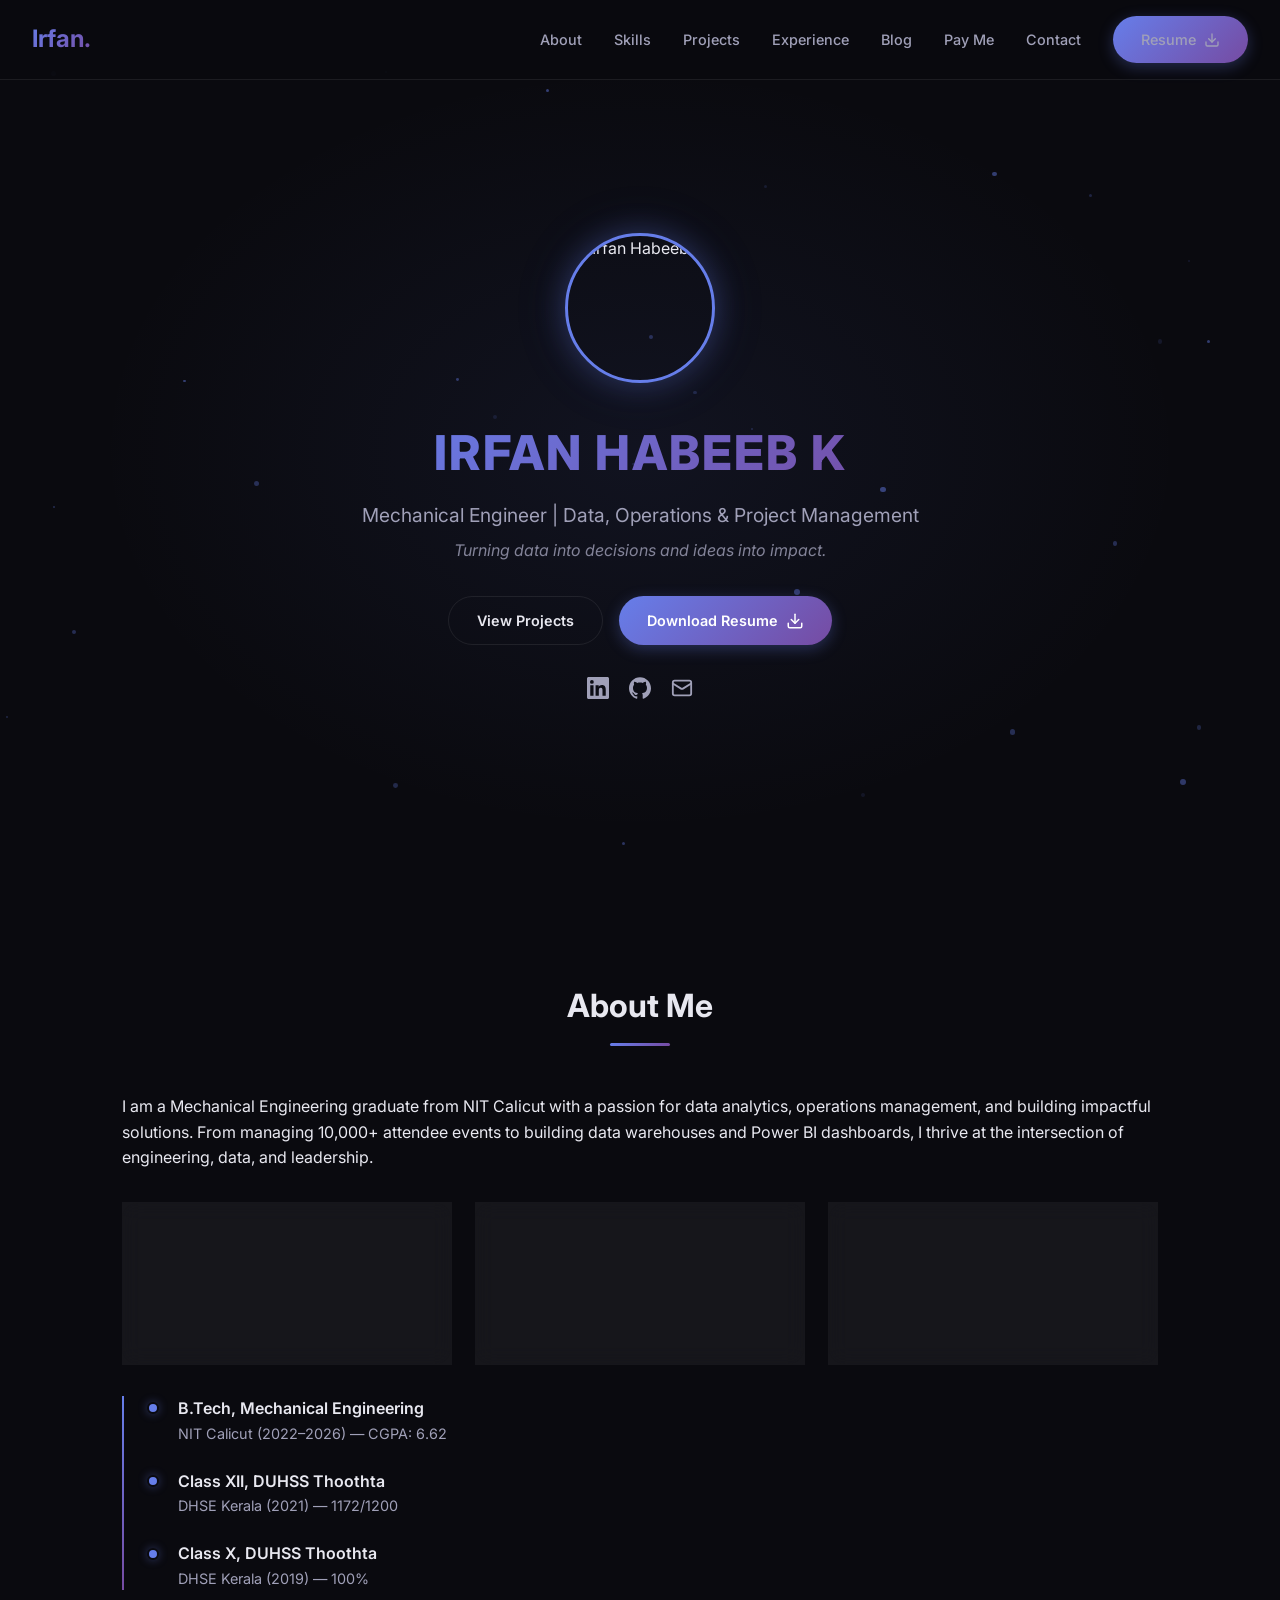
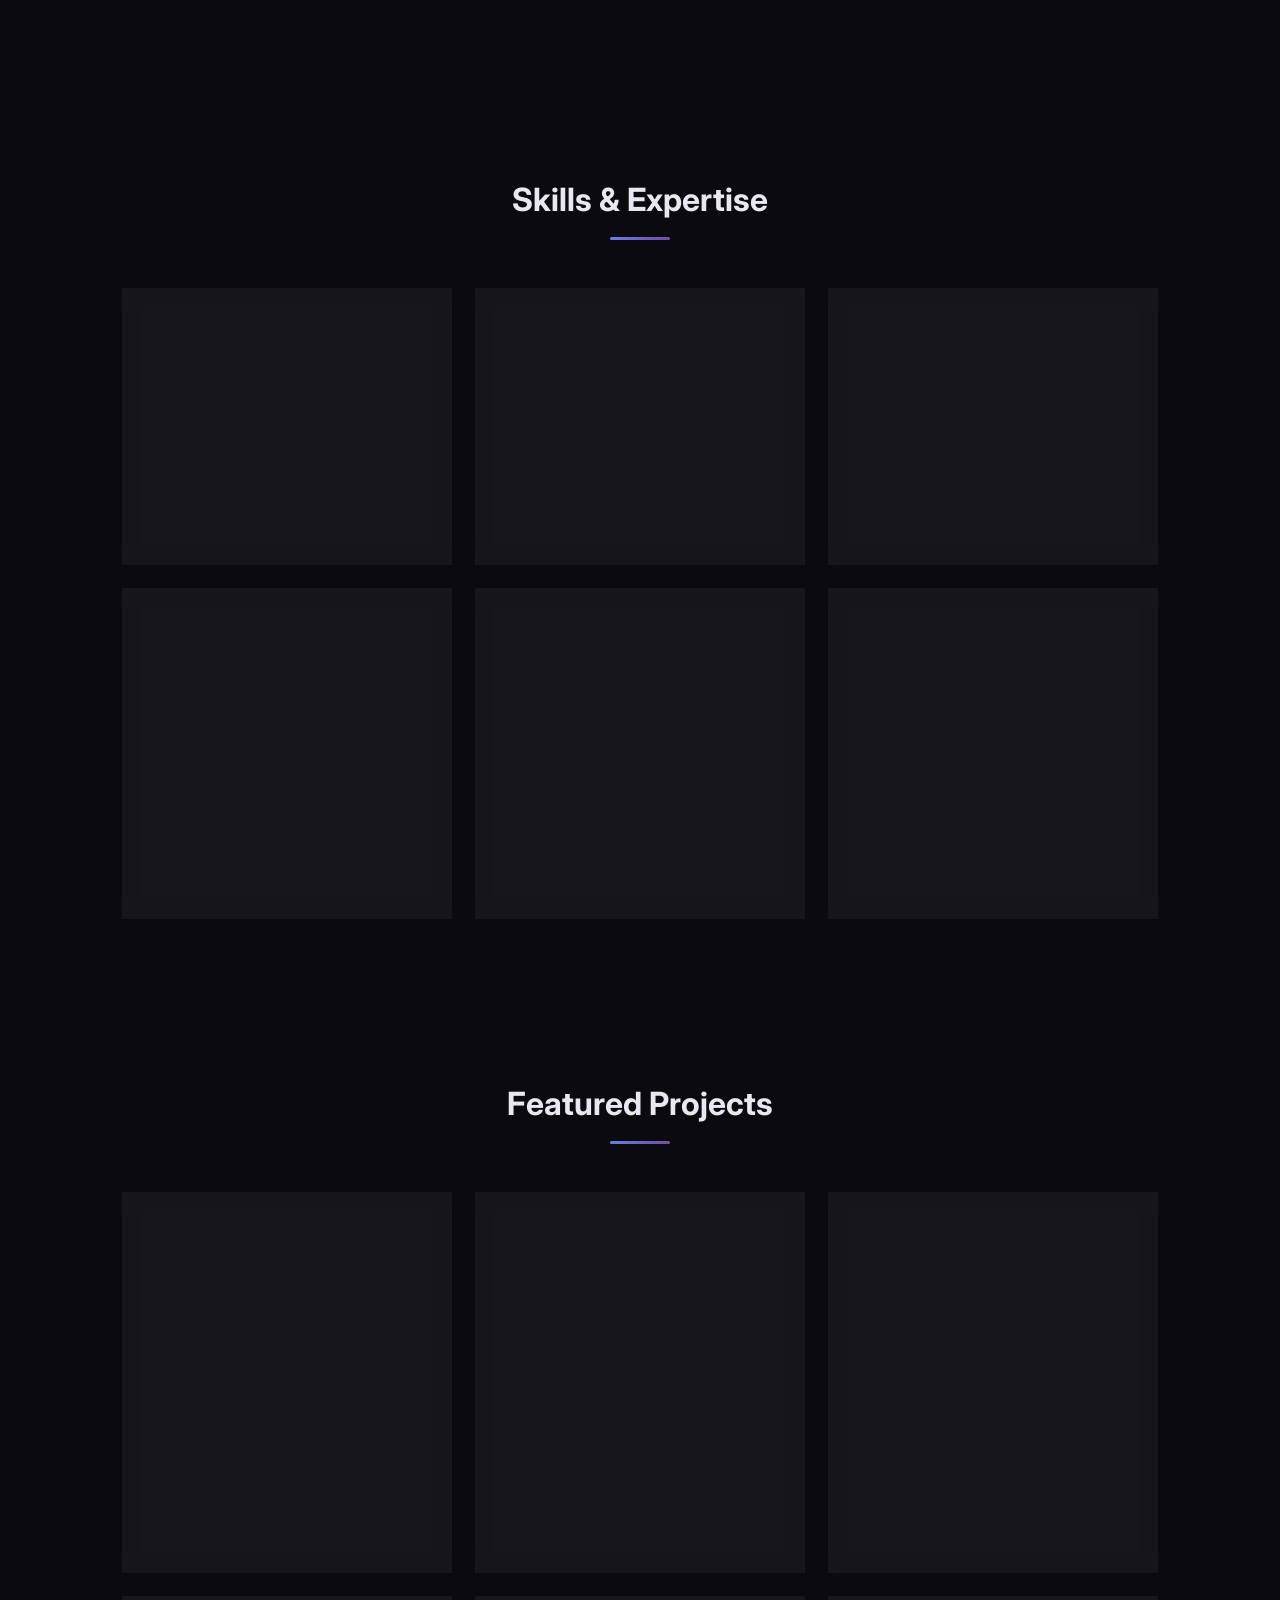
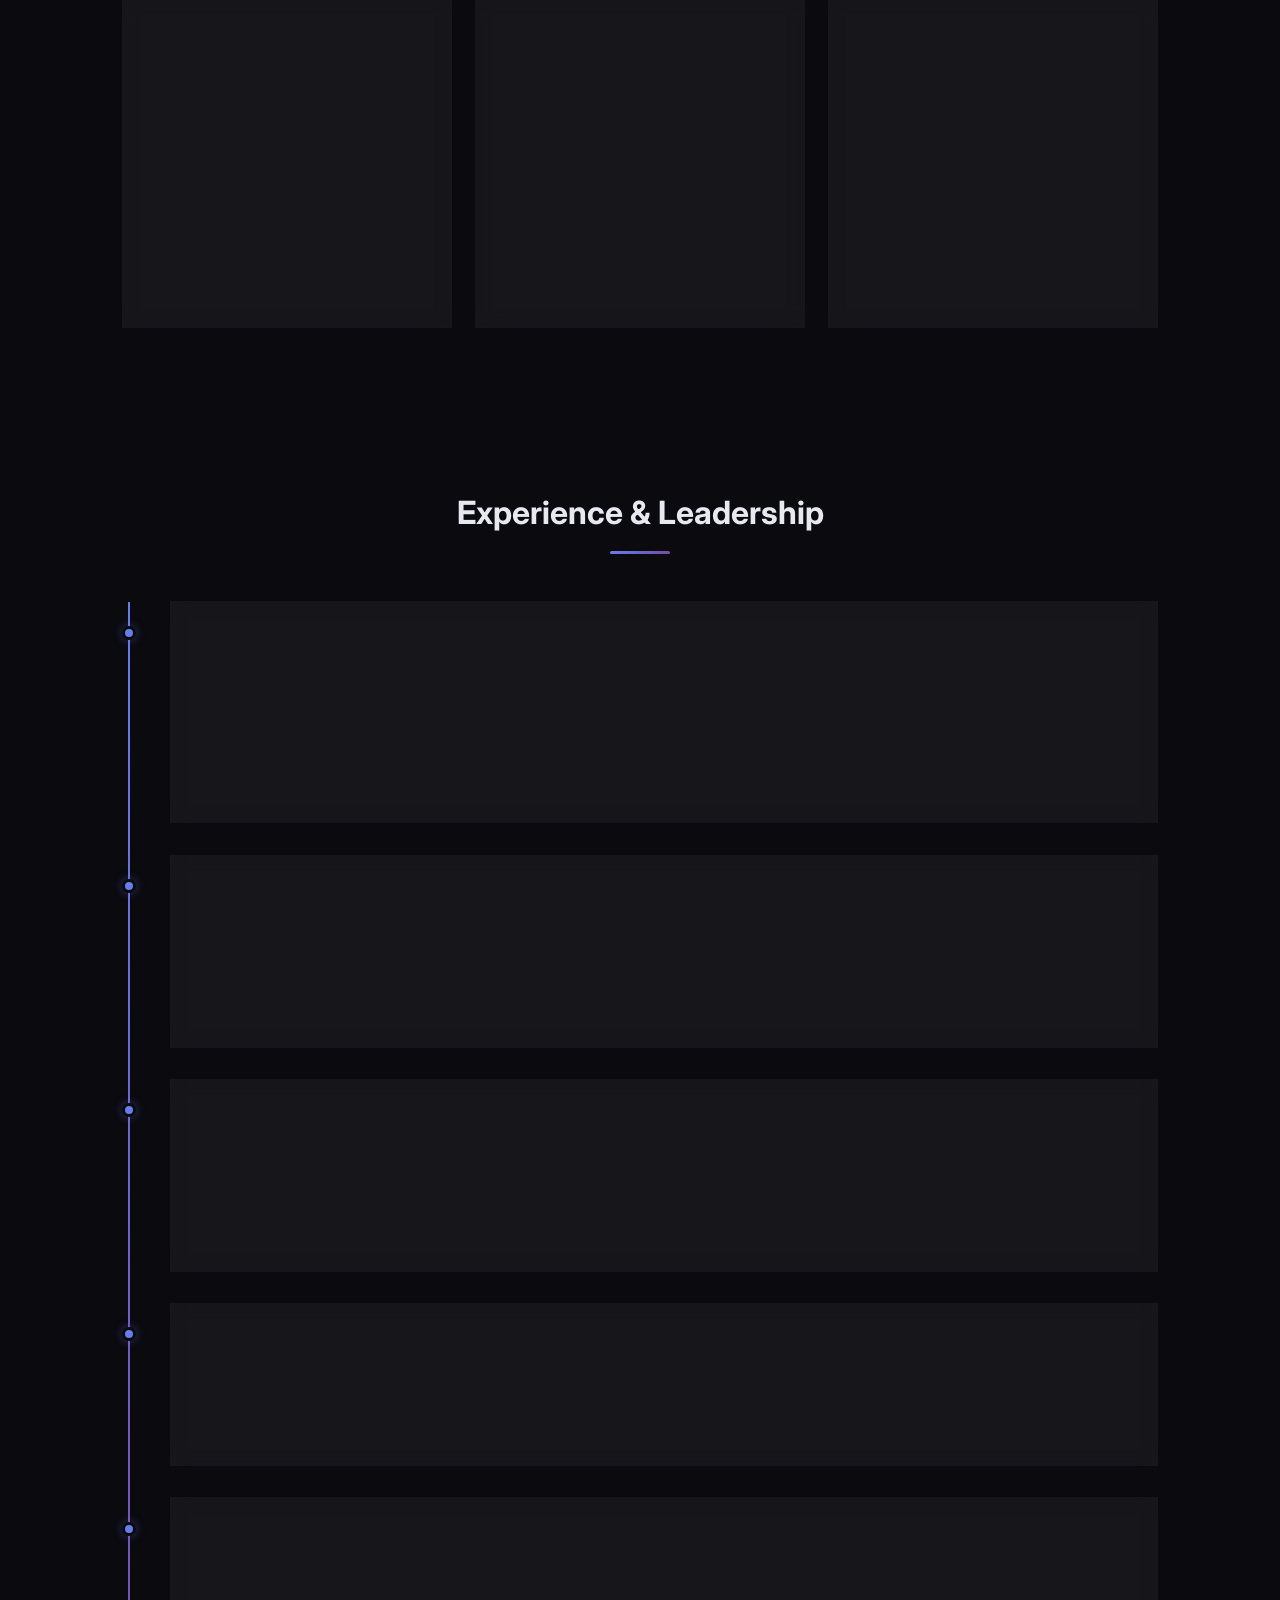
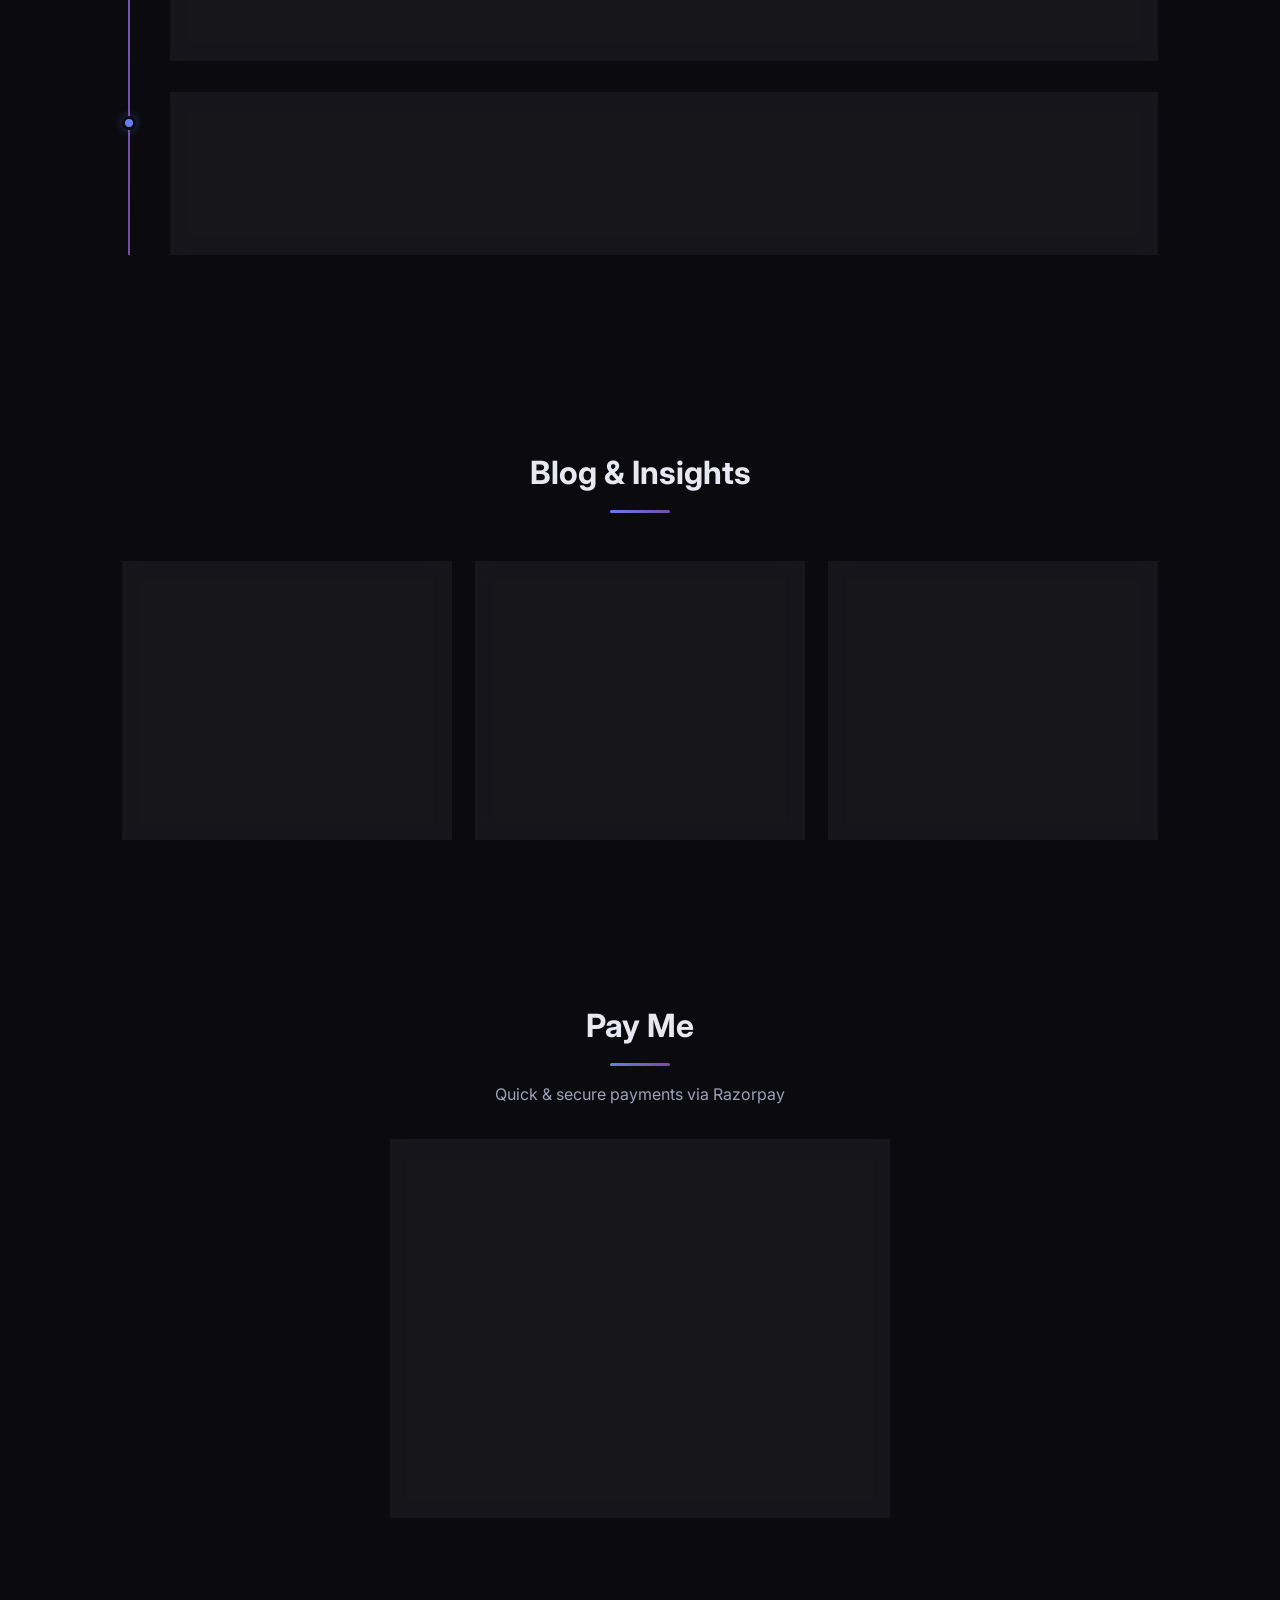
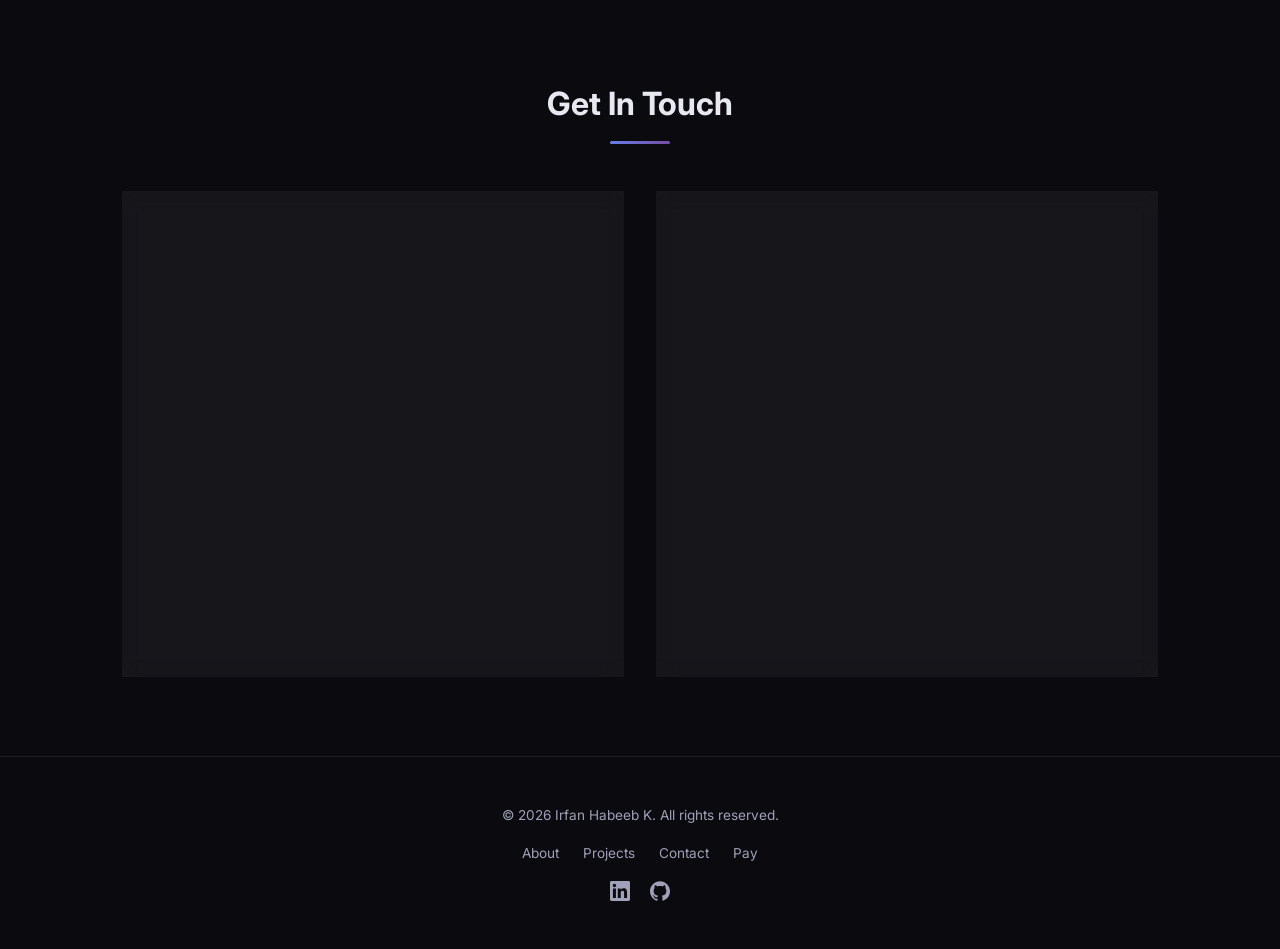
==== index.html @ 6024a525 "Initial commit: Portfolio website with Razorpay integration" ====
<!DOCTYPE html>
<html lang="en">
<head>
  <meta charset="UTF-8">
  <meta name="viewport" content="width=device-width, initial-scale=1.0">
  <title>Irfan Habeeb K | Mechanical Engineer &amp; Data Analyst</title>
  <meta name="description" content="Portfolio of Irfan Habeeb K — Mechanical Engineer from NIT Calicut specializing in data analytics, operations management, and project leadership.">
  <meta name="author" content="Irfan Habeeb K">
  <meta name="keywords" content="Irfan Habeeb K, Mechanical Engineer, Data Analyst, NIT Calicut, Power BI, SQL, Portfolio">
  <link rel="preconnect" href="https://fonts.googleapis.com">
  <link rel="preconnect" href="https://fonts.gstatic.com" crossorigin>
  <link href="https://fonts.googleapis.com/css2?family=Inter:wght@300;400;500;600;700;800&display=swap" rel="stylesheet">
  <link rel="stylesheet" href="css/style.css">
</head>
<body>

  <!-- ===== NAVIGATION ===== -->
  <nav class="navbar">
    <a class="nav-logo" href="#">Irfan.</a>
    <ul class="nav-links">
      <li><a href="#about">About</a></li>
      <li><a href="#skills">Skills</a></li>
      <li><a href="#projects">Projects</a></li>
      <li><a href="#experience">Experience</a></li>
      <li><a href="#blog">Blog</a></li>
      <li><a href="#pay">Pay Me</a></li>
      <li><a href="#contact">Contact</a></li>
      <li>
        <a href="assets/Irfan_Habeeb_K_Resume.pdf" class="btn-primary btn-gradient" download>
          Resume
          <svg xmlns="http://www.w3.org/2000/svg" width="16" height="16" viewBox="0 0 24 24" fill="none" stroke="currentColor" stroke-width="2" stroke-linecap="round" stroke-linejoin="round"><path d="M21 15v4a2 2 0 0 1-2 2H5a2 2 0 0 1-2-2v-4"/><polyline points="7 10 12 15 17 10"/><line x1="12" y1="15" x2="12" y2="3"/></svg>
        </a>
      </li>
    </ul>
    <button class="nav-toggle" aria-label="Menu">
      <span></span>
      <span></span>
      <span></span>
    </button>
  </nav>

  <!-- ===== HERO ===== -->
  <section id="hero" class="hero">
    <div id="particles"></div>
    <div class="hero-content">
      <img src="https://i.postimg.cc/MGmqptq3/Whats-App-Image-2026-06-09-at-11-01-25-AM.jpg" alt="Irfan Habeeb K" class="hero-photo">
      <h1>IRFAN HABEEB K</h1>
      <p class="subtitle">Mechanical Engineer | Data, Operations &amp; Project Management</p>
      <p class="tagline">Turning data into decisions and ideas into impact.</p>
      <div class="hero-buttons">
        <a href="#projects" class="btn-secondary">View Projects</a>
        <a href="assets/Irfan_Habeeb_K_Resume.pdf" class="btn-primary btn-gradient" download>
          Download Resume
          <svg xmlns="http://www.w3.org/2000/svg" width="18" height="18" viewBox="0 0 24 24" fill="none" stroke="currentColor" stroke-width="2" stroke-linecap="round" stroke-linejoin="round"><path d="M21 15v4a2 2 0 0 1-2 2H5a2 2 0 0 1-2-2v-4"/><polyline points="7 10 12 15 17 10"/><line x1="12" y1="15" x2="12" y2="3"/></svg>
        </a>
      </div>
      <div class="social-links">
        <a href="https://www.linkedin.com/in/irfanhabeebk" target="_blank" rel="noopener noreferrer" aria-label="LinkedIn">
          <svg xmlns="http://www.w3.org/2000/svg" width="22" height="22" viewBox="0 0 24 24" fill="currentColor"><path d="M20.447 20.452h-3.554v-5.569c0-1.328-.027-3.037-1.852-3.037-1.853 0-2.136 1.445-2.136 2.939v5.667H9.351V9h3.414v1.561h.046c.477-.9 1.637-1.85 3.37-1.85 3.601 0 4.267 2.37 4.267 5.455v6.286zM5.337 7.433a2.062 2.062 0 01-2.063-2.065 2.064 2.064 0 112.063 2.065zm1.782 13.019H3.555V9h3.564v11.452zM22.225 0H1.771C.792 0 0 .774 0 1.729v20.542C0 23.227.792 24 1.771 24h20.451C23.2 24 24 23.227 24 22.271V1.729C24 .774 23.2 0 22.222 0h.003z"/></svg>
        </a>
        <a href="https://github.com/irfanhabeeb550" target="_blank" rel="noopener noreferrer" aria-label="GitHub">
          <svg xmlns="http://www.w3.org/2000/svg" width="22" height="22" viewBox="0 0 24 24" fill="currentColor"><path d="M12 .297c-6.63 0-12 5.373-12 12 0 5.303 3.438 9.8 8.205 11.385.6.113.82-.258.82-.577 0-.285-.01-1.04-.015-2.04-3.338.724-4.042-1.61-4.042-1.61C4.422 18.07 3.633 17.7 3.633 17.7c-1.087-.744.084-.729.084-.729 1.205.084 1.838 1.236 1.838 1.236 1.07 1.835 2.809 1.305 3.495.998.108-.776.417-1.305.76-1.605-2.665-.3-5.466-1.332-5.466-5.93 0-1.31.465-2.38 1.235-3.22-.135-.303-.54-1.523.105-3.176 0 0 1.005-.322 3.3 1.23.96-.267 1.98-.399 3-.405 1.02.006 2.04.138 3 .405 2.28-1.552 3.285-1.23 3.285-1.23.645 1.653.24 2.873.12 3.176.765.84 1.23 1.91 1.23 3.22 0 4.61-2.805 5.625-5.475 5.92.42.36.81 1.096.81 2.22 0 1.606-.015 2.896-.015 3.286 0 .315.21.69.825.57C20.565 22.092 24 17.592 24 12.297c0-6.627-5.373-12-12-12"/></svg>
        </a>
        <a href="mailto:irfanhabeeb550@gmail.com" aria-label="Email">
          <svg xmlns="http://www.w3.org/2000/svg" width="22" height="22" viewBox="0 0 24 24" fill="none" stroke="currentColor" stroke-width="2" stroke-linecap="round" stroke-linejoin="round"><rect x="2" y="4" width="20" height="16" rx="2"/><path d="m22 7-8.97 5.7a1.94 1.94 0 0 1-2.06 0L2 7"/></svg>
        </a>
      </div>
    </div>
  </section>

  <!-- ===== ABOUT ===== -->
  <section id="about" class="section reveal">
    <h2 class="section-title">About Me</h2>
    <p>I am a Mechanical Engineering graduate from NIT Calicut with a passion for data analytics, operations management, and building impactful solutions. From managing 10,000+ attendee events to building data warehouses and Power BI dashboards, I thrive at the intersection of engineering, data, and leadership.</p>
    <div class="stat-cards">
      <div class="stat-card glass-card">
        <h3>6.62</h3>
        <p>CGPA · NIT Calicut</p>
      </div>
      <div class="stat-card glass-card">
        <h3>6+</h3>
        <p>Projects Built</p>
      </div>
      <div class="stat-card glass-card">
        <h3>3+</h3>
        <p>Leadership Roles</p>
      </div>
    </div>
    <div class="timeline">
      <div class="timeline-item">
        <h4>B.Tech, Mechanical Engineering</h4>
        <p>NIT Calicut (2022–2026) — CGPA: 6.62</p>
      </div>
      <div class="timeline-item">
        <h4>Class XII, DUHSS Thoothta</h4>
        <p>DHSE Kerala (2021) — 1172/1200</p>
      </div>
      <div class="timeline-item">
        <h4>Class X, DUHSS Thoothta</h4>
        <p>DHSE Kerala (2019) — 100%</p>
      </div>
    </div>
  </section>

  <!-- ===== SKILLS ===== -->
  <section id="skills" class="section reveal">
    <h2 class="section-title">Skills &amp; Expertise</h2>
    <div class="skills-grid">

      <!-- Programming & Databases -->
      <div class="skill-card glass-card">
        <h3>Programming &amp; Databases</h3>
        <div>
          <span class="skill-name">MySQL</span><span class="skill-percent">85%</span>
          <div class="skill-bar"><div class="skill-fill" style="--fill-width: 85%" data-width="85"></div></div>
        </div>
        <div>
          <span class="skill-name">SQL Server</span><span class="skill-percent">80%</span>
          <div class="skill-bar"><div class="skill-fill" style="--fill-width: 80%" data-width="80"></div></div>
        </div>
        <div>
          <span class="skill-name">RDBMS</span><span class="skill-percent">75%</span>
          <div class="skill-bar"><div class="skill-fill" style="--fill-width: 75%" data-width="75"></div></div>
        </div>
      </div>

      <!-- Data Analytics & Visualization -->
      <div class="skill-card glass-card">
        <h3>Data Analytics &amp; Visualization</h3>
        <div>
          <span class="skill-name">Power BI</span><span class="skill-percent">90%</span>
          <div class="skill-bar"><div class="skill-fill" style="--fill-width: 90%" data-width="90"></div></div>
        </div>
        <div>
          <span class="skill-name">Excel</span><span class="skill-percent">85%</span>
          <div class="skill-bar"><div class="skill-fill" style="--fill-width: 85%" data-width="85"></div></div>
        </div>
        <div>
          <span class="skill-name">DAX</span><span class="skill-percent">80%</span>
          <div class="skill-bar"><div class="skill-fill" style="--fill-width: 80%" data-width="80"></div></div>
        </div>
      </div>

      <!-- Cloud & Big Data -->
      <div class="skill-card glass-card">
        <h3>Cloud &amp; Big Data</h3>
        <div>
          <span class="skill-name">AWS</span><span class="skill-percent">60%</span>
          <div class="skill-bar"><div class="skill-fill" style="--fill-width: 60%" data-width="60"></div></div>
        </div>
        <div>
          <span class="skill-name">Azure</span><span class="skill-percent">55%</span>
          <div class="skill-bar"><div class="skill-fill" style="--fill-width: 55%" data-width="55"></div></div>
        </div>
        <div>
          <span class="skill-name">GCP</span><span class="skill-percent">55%</span>
          <div class="skill-bar"><div class="skill-fill" style="--fill-width: 55%" data-width="55"></div></div>
        </div>
      </div>

      <!-- Automation & AI -->
      <div class="skill-card glass-card">
        <h3>Automation &amp; AI</h3>
        <div>
          <span class="skill-name">n8n</span><span class="skill-percent">75%</span>
          <div class="skill-bar"><div class="skill-fill" style="--fill-width: 75%" data-width="75"></div></div>
        </div>
        <div>
          <span class="skill-name">API Integration</span><span class="skill-percent">70%</span>
          <div class="skill-bar"><div class="skill-fill" style="--fill-width: 70%" data-width="70"></div></div>
        </div>
        <div>
          <span class="skill-name">Gemini AI</span><span class="skill-percent">65%</span>
          <div class="skill-bar"><div class="skill-fill" style="--fill-width: 65%" data-width="65"></div></div>
        </div>
        <div>
          <span class="skill-name">AppSheet</span><span class="skill-percent">80%</span>
          <div class="skill-bar"><div class="skill-fill" style="--fill-width: 80%" data-width="80"></div></div>
        </div>
      </div>

      <!-- Engineering & Design -->
      <div class="skill-card glass-card">
        <h3>Engineering &amp; Design</h3>
        <div>
          <span class="skill-name">SolidWorks</span><span class="skill-percent">75%</span>
          <div class="skill-bar"><div class="skill-fill" style="--fill-width: 75%" data-width="75"></div></div>
        </div>
        <div>
          <span class="skill-name">CAD</span><span class="skill-percent">70%</span>
          <div class="skill-bar"><div class="skill-fill" style="--fill-width: 70%" data-width="70"></div></div>
        </div>
        <div>
          <span class="skill-name">ANSYS Fluent</span><span class="skill-percent">65%</span>
          <div class="skill-bar"><div class="skill-fill" style="--fill-width: 65%" data-width="65"></div></div>
        </div>
      </div>

      <!-- Leadership & Soft Skills -->
      <div class="skill-card glass-card">
        <h3>Leadership &amp; Soft Skills</h3>
        <div>
          <span class="skill-name">Team Management</span><span class="skill-percent">90%</span>
          <div class="skill-bar"><div class="skill-fill" style="--fill-width: 90%" data-width="90"></div></div>
        </div>
        <div>
          <span class="skill-name">Communication</span><span class="skill-percent">85%</span>
          <div class="skill-bar"><div class="skill-fill" style="--fill-width: 85%" data-width="85"></div></div>
        </div>
        <div>
          <span class="skill-name">Problem Solving</span><span class="skill-percent">90%</span>
          <div class="skill-bar"><div class="skill-fill" style="--fill-width: 90%" data-width="90"></div></div>
        </div>
      </div>

    </div>
  </section>

  <!-- ===== PROJECTS ===== -->
  <section id="projects" class="section reveal">
    <h2 class="section-title">Featured Projects</h2>
    <div class="projects-grid">

      <!-- Project 1 -->
      <div class="project-card glass-card">
        <div class="card-accent"></div>
        <div class="project-body">
          <h3>Data Warehouse &amp; Analytics</h3>
          <p>Built a modern data warehouse on SQL Server using Medallion Architecture (Bronze, Silver, Gold layers), integrating ERP and CRM data via ETL pipelines with quality checks. Designed unified data model with end-to-end Power BI dashboard.</p>
          <div class="tags">
            <span class="tag">SQL Server</span>
            <span class="tag">ETL</span>
            <span class="tag">Power BI</span>
            <span class="tag">Data Modeling</span>
          </div>
          <a href="https://github.com/irfanhabeeb550/DataWarehouseProject" target="_blank" rel="noopener noreferrer" class="project-link">View on GitHub →</a>
        </div>
      </div>

      <!-- Project 2 -->
      <div class="project-card glass-card">
        <div class="card-accent"></div>
        <div class="project-body">
          <h3>Superstore Sales Pipeline</h3>
          <p>End-to-end ETL pipeline using Python and MySQL on 9,994-record retail dataset. Data cleaning, transformation via SQLAlchemy, analytical SQL queries for sales, profitability, delivery performance, and customer segmentation insights.</p>
          <div class="tags">
            <span class="tag">Python</span>
            <span class="tag">MySQL</span>
            <span class="tag">SQLAlchemy</span>
            <span class="tag">ETL</span>
          </div>
          <a href="https://github.com/irfanhabeeb550/uperstore-sales-pipeline" target="_blank" rel="noopener noreferrer" class="project-link">View on GitHub →</a>
        </div>
      </div>

      <!-- Project 3 -->
      <div class="project-card glass-card">
        <div class="card-accent"></div>
        <div class="project-body">
          <h3>Healthcare Waitlist Analytics</h3>
          <p>Live business monitoring dashboards with deep-dive analytics, KPI tracking, and healthcare analytics using advanced DAX, converting business requirements into visual data solutions.</p>
          <div class="tags">
            <span class="tag">Power BI</span>
            <span class="tag">DAX</span>
            <span class="tag">Healthcare</span>
            <span class="tag">KPI</span>
          </div>
          <a href="https://github.com/irfanhabeeb550/healthcare-waitlist-analytics" target="_blank" rel="noopener noreferrer" class="project-link">View on GitHub →</a>
        </div>
      </div>

      <!-- Project 4 -->
      <div class="project-card glass-card">
        <div class="card-accent"></div>
        <div class="project-body">
          <h3>Event Access Control App</h3>
          <p>Designed and deployed multi-gate entry management app for 10,000+ attendee events with offline-first operation, color-coded feedback, and role-based access control using Google AppSheet.</p>
          <div class="tags">
            <span class="tag">Google AppSheet</span>
            <span class="tag">No-Code</span>
            <span class="tag">Event Management</span>
          </div>
        </div>
      </div>

      <!-- Project 5 -->
      <div class="project-card glass-card">
        <div class="card-accent"></div>
        <div class="project-body">
          <h3>Nanofluid Heat Transfer CFD Study</h3>
          <p>CFD study via ANSYS Fluent comparing porous media configurations in Al₂O₃-water nanofluid flow. Achieved 44.4% higher Nusselt number and 6.2x heat transfer enhancement vs. base case.</p>
          <div class="tags">
            <span class="tag">ANSYS Fluent</span>
            <span class="tag">CFD</span>
            <span class="tag">Research</span>
          </div>
        </div>
      </div>

      <!-- Project 6 -->
      <div class="project-card glass-card">
        <div class="card-accent"></div>
        <div class="project-body">
          <h3>Zinc Anode Battery Research</h3>
          <p>Simulation and experiments on zinc dust vs. sponge battery anodes with model validation and ML prediction for rapid design iteration in electrochemical systems.</p>
          <div class="tags">
            <span class="tag">ML</span>
            <span class="tag">Simulation</span>
            <span class="tag">Electrochemistry</span>
            <span class="tag">Research</span>
          </div>
        </div>
      </div>

    </div>
  </section>

  <!-- ===== EXPERIENCE ===== -->
  <section id="experience" class="section reveal">
    <h2 class="section-title">Experience &amp; Leadership</h2>
    <div class="exp-timeline">

      <div class="timeline-item">
        <div class="timeline-dot"></div>
        <div class="timeline-content glass-card">
          <h3>General Manager</h3>
          <h4>UrbanCozy, Kochi · May 2025 – Jul 2025</h4>
          <ul>
            <li>Analyzed operational data to identify bottlenecks; implemented 3+ process improvements</li>
            <li>Translated cross-functional business requirements into actionable solutions</li>
            <li>Collaborated with procurement, operations, and site teams</li>
          </ul>
        </div>
      </div>

      <div class="timeline-item">
        <div class="timeline-dot"></div>
        <div class="timeline-content glass-card">
          <h3>Intern</h3>
          <h4>Cochin Shipyard Limited, Kochi · Jan 2024 – Mar 2024</h4>
          <ul>
            <li>Exposure to project management and business development workflows</li>
            <li>Hands-on skills in shipbuilding, repairs, and engineering software</li>
          </ul>
        </div>
      </div>

      <div class="timeline-item">
        <div class="timeline-dot"></div>
        <div class="timeline-content glass-card">
          <h3>Head, Program Committees</h3>
          <h4>Ragam 2026, NIT Calicut · Sep 2025 – Jan 2026</h4>
          <ul>
            <li>Led end-to-end delivery of NIT Calicut's annual cultural fest</li>
            <li>Coordinated 10,000+ participant logistics, budgets, vendor negotiations</li>
          </ul>
        </div>
      </div>

      <div class="timeline-item">
        <div class="timeline-dot"></div>
        <div class="timeline-content glass-card">
          <h3>Marketing Executive</h3>
          <h4>Tathva, NIT Calicut · Oct 2023 – Jan 2024</h4>
          <ul>
            <li>Connected with 20+ brands, secured sponsorships</li>
          </ul>
        </div>
      </div>

      <div class="timeline-item">
        <div class="timeline-dot"></div>
        <div class="timeline-content glass-card">
          <h3>Senior Executive</h3>
          <h4>Mechanical Engineering Association · Oct 2023 – 2026</h4>
          <ul>
            <li>Organized workshops, lectures, alumni programs for 200+ students</li>
          </ul>
        </div>
      </div>

      <div class="timeline-item">
        <div class="timeline-dot"></div>
        <div class="timeline-content glass-card">
          <h3>Head, Blood Forum</h3>
          <h4>NSS, NIT Calicut · 2023 – 2026</h4>
          <ul>
            <li>Volunteer leadership, Rajyapuraskar Awardee (Scouts &amp; Guides)</li>
          </ul>
        </div>
      </div>

    </div>
  </section>

  <!-- ===== BLOG ===== -->
  <section id="blog" class="section reveal">
    <h2 class="section-title">Blog &amp; Insights</h2>
    <div class="blog-grid">

      <div class="blog-card glass-card">
        <span class="blog-date">Jun 2026</span>
        <h3>Building a Data Warehouse from Scratch</h3>
        <p>A step-by-step guide to designing a modern data warehouse using Medallion Architecture...</p>
        <a href="#" class="read-more">Read More →</a>
      </div>

      <div class="blog-card glass-card">
        <span class="blog-date">May 2026</span>
        <h3>Power BI Tips for Business Analytics</h3>
        <p>Advanced DAX patterns and dashboard design principles I learned from real projects...</p>
        <a href="#" class="read-more">Read More →</a>
      </div>

      <div class="blog-card glass-card">
        <span class="blog-date">Apr 2026</span>
        <h3>Managing 10,000+ Attendee Events</h3>
        <p>Lessons from leading Ragam 2026 — logistics, technology, and team coordination at scale...</p>
        <a href="#" class="read-more">Read More →</a>
      </div>

    </div>
  </section>

  <!-- ===== PAY ME ===== -->
  <section id="pay" class="section reveal">
    <h2 class="section-title">Pay Me</h2>
    <p class="section-subtitle">Quick &amp; secure payments via Razorpay</p>
    <div class="glass-card pay-card">
      <div class="form-group">
        <label for="pay-amount">Amount (₹)</label>
        <input type="number" id="pay-amount" placeholder="Enter amount" min="1">
      </div>
      <div class="form-group">
        <label for="pay-note">Note / Purpose</label>
        <input type="text" id="pay-note" placeholder="e.g. Freelance project">
      </div>
      <button id="pay-btn" class="btn-primary btn-gradient" style="width: 100%">💳 Pay Now</button>
      <p class="pay-secure">Powered by Razorpay · 100% Secure</p>
      <p style="text-align: center; margin-top: 0.75rem;">
        <a href="pay.html" style="color: var(--accent-1); font-size: 0.9rem;">Or visit the full payment page →</a>
      </p>
    </div>
  </section>

  <!-- ===== CONTACT ===== -->
  <section id="contact" class="section reveal">
    <h2 class="section-title">Get In Touch</h2>
    <div class="contact-grid">

      <div class="contact-form glass-card">
        <form>
          <div class="form-group">
            <label for="contact-name">Name</label>
            <input type="text" id="contact-name" placeholder="Your Name" required>
          </div>
          <div class="form-group">
            <label for="contact-email">Email</label>
            <input type="email" id="contact-email" placeholder="your@email.com" required>
          </div>
          <div class="form-group">
            <label for="contact-message">Message</label>
            <textarea id="contact-message" placeholder="Your message..." rows="5" required></textarea>
          </div>
          <button type="submit" class="btn-primary btn-gradient" style="width: 100%">Send Message</button>
        </form>
      </div>

      <div class="contact-info glass-card">
        <div class="contact-item">
          <svg xmlns="http://www.w3.org/2000/svg" width="22" height="22" viewBox="0 0 24 24" fill="none" stroke="currentColor" stroke-width="2" stroke-linecap="round" stroke-linejoin="round"><rect x="2" y="4" width="20" height="16" rx="2"/><path d="m22 7-8.97 5.7a1.94 1.94 0 0 1-2.06 0L2 7"/></svg>
          <div>
            <h4>Email</h4>
            <a href="mailto:irfanhabeeb550@gmail.com">irfanhabeeb550@gmail.com</a>
          </div>
        </div>
        <div class="contact-item">
          <svg xmlns="http://www.w3.org/2000/svg" width="22" height="22" viewBox="0 0 24 24" fill="none" stroke="currentColor" stroke-width="2" stroke-linecap="round" stroke-linejoin="round"><path d="M22 16.92v3a2 2 0 0 1-2.18 2 19.79 19.79 0 0 1-8.63-3.07 19.5 19.5 0 0 1-6-6 19.79 19.79 0 0 1-3.07-8.67A2 2 0 0 1 4.11 2h3a2 2 0 0 1 2 1.72 12.84 12.84 0 0 0 .7 2.81 2 2 0 0 1-.45 2.11L8.09 9.91a16 16 0 0 0 6 6l1.27-1.27a2 2 0 0 1 2.11-.45 12.84 12.84 0 0 0 2.81.7A2 2 0 0 1 22 16.92z"/></svg>
          <div>
            <h4>Phone</h4>
            <p>+91 8606139046</p>
          </div>
        </div>
        <div class="contact-item">
          <svg xmlns="http://www.w3.org/2000/svg" width="22" height="22" viewBox="0 0 24 24" fill="none" stroke="currentColor" stroke-width="2" stroke-linecap="round" stroke-linejoin="round"><path d="M21 10c0 7-9 13-9 13s-9-6-9-13a9 9 0 0 1 18 0z"/><circle cx="12" cy="10" r="3"/></svg>
          <div>
            <h4>Location</h4>
            <p>Perinthalmanna, Kerala, India</p>
          </div>
        </div>
        <div class="social-links" style="margin-top: 1.5rem;">
          <a href="https://www.linkedin.com/in/irfanhabeebk" target="_blank" rel="noopener noreferrer" aria-label="LinkedIn">
            <svg xmlns="http://www.w3.org/2000/svg" width="22" height="22" viewBox="0 0 24 24" fill="currentColor"><path d="M20.447 20.452h-3.554v-5.569c0-1.328-.027-3.037-1.852-3.037-1.853 0-2.136 1.445-2.136 2.939v5.667H9.351V9h3.414v1.561h.046c.477-.9 1.637-1.85 3.37-1.85 3.601 0 4.267 2.37 4.267 5.455v6.286zM5.337 7.433a2.062 2.062 0 01-2.063-2.065 2.064 2.064 0 112.063 2.065zm1.782 13.019H3.555V9h3.564v11.452zM22.225 0H1.771C.792 0 0 .774 0 1.729v20.542C0 23.227.792 24 1.771 24h20.451C23.2 24 24 23.227 24 22.271V1.729C24 .774 23.2 0 22.222 0h.003z"/></svg>
          </a>
          <a href="https://github.com/irfanhabeeb550" target="_blank" rel="noopener noreferrer" aria-label="GitHub">
            <svg xmlns="http://www.w3.org/2000/svg" width="22" height="22" viewBox="0 0 24 24" fill="currentColor"><path d="M12 .297c-6.63 0-12 5.373-12 12 0 5.303 3.438 9.8 8.205 11.385.6.113.82-.258.82-.577 0-.285-.01-1.04-.015-2.04-3.338.724-4.042-1.61-4.042-1.61C4.422 18.07 3.633 17.7 3.633 17.7c-1.087-.744.084-.729.084-.729 1.205.084 1.838 1.236 1.838 1.236 1.07 1.835 2.809 1.305 3.495.998.108-.776.417-1.305.76-1.605-2.665-.3-5.466-1.332-5.466-5.93 0-1.31.465-2.38 1.235-3.22-.135-.303-.54-1.523.105-3.176 0 0 1.005-.322 3.3 1.23.96-.267 1.98-.399 3-.405 1.02.006 2.04.138 3 .405 2.28-1.552 3.285-1.23 3.285-1.23.645 1.653.24 2.873.12 3.176.765.84 1.23 1.91 1.23 3.22 0 4.61-2.805 5.625-5.475 5.92.42.36.81 1.096.81 2.22 0 1.606-.015 2.896-.015 3.286 0 .315.21.69.825.57C20.565 22.092 24 17.592 24 12.297c0-6.627-5.373-12-12-12"/></svg>
          </a>
        </div>
      </div>

    </div>
  </section>

  <!-- ===== FOOTER ===== -->
  <footer>
    <p>© 2026 Irfan Habeeb K. All rights reserved.</p>
    <div class="footer-links">
      <a href="#about">About</a>
      <a href="#projects">Projects</a>
      <a href="#contact">Contact</a>
      <a href="#pay">Pay</a>
    </div>
    <div class="social-links">
      <a href="https://www.linkedin.com/in/irfanhabeebk" target="_blank" rel="noopener noreferrer" aria-label="LinkedIn">
        <svg xmlns="http://www.w3.org/2000/svg" width="20" height="20" viewBox="0 0 24 24" fill="currentColor"><path d="M20.447 20.452h-3.554v-5.569c0-1.328-.027-3.037-1.852-3.037-1.853 0-2.136 1.445-2.136 2.939v5.667H9.351V9h3.414v1.561h.046c.477-.9 1.637-1.85 3.37-1.85 3.601 0 4.267 2.37 4.267 5.455v6.286zM5.337 7.433a2.062 2.062 0 01-2.063-2.065 2.064 2.064 0 112.063 2.065zm1.782 13.019H3.555V9h3.564v11.452zM22.225 0H1.771C.792 0 0 .774 0 1.729v20.542C0 23.227.792 24 1.771 24h20.451C23.2 24 24 23.227 24 22.271V1.729C24 .774 23.2 0 22.222 0h.003z"/></svg>
      </a>
      <a href="https://github.com/irfanhabeeb550" target="_blank" rel="noopener noreferrer" aria-label="GitHub">
        <svg xmlns="http://www.w3.org/2000/svg" width="20" height="20" viewBox="0 0 24 24" fill="currentColor"><path d="M12 .297c-6.63 0-12 5.373-12 12 0 5.303 3.438 9.8 8.205 11.385.6.113.82-.258.82-.577 0-.285-.01-1.04-.015-2.04-3.338.724-4.042-1.61-4.042-1.61C4.422 18.07 3.633 17.7 3.633 17.7c-1.087-.744.084-.729.084-.729 1.205.084 1.838 1.236 1.838 1.236 1.07 1.835 2.809 1.305 3.495.998.108-.776.417-1.305.76-1.605-2.665-.3-5.466-1.332-5.466-5.93 0-1.31.465-2.38 1.235-3.22-.135-.303-.54-1.523.105-3.176 0 0 1.005-.322 3.3 1.23.96-.267 1.98-.399 3-.405 1.02.006 2.04.138 3 .405 2.28-1.552 3.285-1.23 3.285-1.23.645 1.653.24 2.873.12 3.176.765.84 1.23 1.91 1.23 3.22 0 4.61-2.805 5.625-5.475 5.92.42.36.81 1.096.81 2.22 0 1.606-.015 2.896-.015 3.286 0 .315.21.69.825.57C20.565 22.092 24 17.592 24 12.297c0-6.627-5.373-12-12-12"/></svg>
      </a>
    </div>
  </footer>

  <!-- ===== SCRIPTS ===== -->
  <script src="https://checkout.razorpay.com/v1/checkout.js"></script>
  <script src="js/main.js"></script>
  <script src="js/pay.js"></script>

</body>
</html>
---- css/style.css ----
/* ========================================
   Irfan Habeeb K — Portfolio Stylesheet
   ======================================== */

/* --- CSS Variables / Design Tokens --- */
:root {
  --bg-primary: #0a0a0f;
  --bg-secondary: #12121a;
  --bg-card: rgba(255, 255, 255, 0.03);
  --text-primary: #e8e8f0;
  --text-secondary: #a0a0b8;
  --accent-1: #667eea;
  --accent-2: #764ba2;
  --gradient-primary: linear-gradient(135deg, #667eea 0%, #764ba2 100%);
  --gradient-subtle: linear-gradient(135deg, rgba(102, 126, 234, 0.1), rgba(118, 75, 162, 0.1));
  --glass-bg: rgba(255, 255, 255, 0.05);
  --glass-border: rgba(255, 255, 255, 0.08);
  --shadow: 0 8px 32px rgba(0, 0, 0, 0.3);
  --radius: 16px;
  --radius-sm: 8px;
  --transition: 0.3s cubic-bezier(0.4, 0, 0.2, 1);
}

/* --- Reset & Base --- */
*, *::before, *::after {
  box-sizing: border-box;
  margin: 0;
  padding: 0;
}

html {
  scroll-behavior: smooth;
}

body {
  background-color: var(--bg-primary);
  color: var(--text-primary);
  font-family: 'Inter', sans-serif;
  font-size: 16px;
  line-height: 1.6;
  overflow-x: hidden;
}

a {
  color: inherit;
  text-decoration: none;
}

img {
  max-width: 100%;
  display: block;
}

::selection {
  background: var(--accent-1);
  color: #fff;
}

/* --- Scrollbar --- */
::-webkit-scrollbar {
  width: 8px;
}
::-webkit-scrollbar-track {
  background: var(--bg-primary);
}
::-webkit-scrollbar-thumb {
  background: var(--gradient-primary);
  border-radius: 4px;
}

/* ========================================
   NAVBAR
   ======================================== */
.navbar {
  position: fixed;
  top: 0;
  left: 0;
  width: 100%;
  z-index: 1000;
  background: rgba(10, 10, 15, 0.85);
  backdrop-filter: blur(20px);
  -webkit-backdrop-filter: blur(20px);
  padding: 1rem 2rem;
  display: flex;
  justify-content: space-between;
  align-items: center;
  border-bottom: 1px solid var(--glass-border);
  transition: var(--transition);
}

.navbar.scrolled {
  box-shadow: 0 4px 20px rgba(0, 0, 0, 0.3);
}

.nav-logo {
  font-size: 1.5rem;
  font-weight: 700;
  background: var(--gradient-primary);
  -webkit-background-clip: text;
  background-clip: text;
  -webkit-text-fill-color: transparent;
}

.nav-links {
  display: flex;
  list-style: none;
  gap: 2rem;
  align-items: center;
}

.nav-links li a {
  color: var(--text-secondary);
  font-size: 0.9rem;
  font-weight: 500;
  transition: var(--transition);
  position: relative;
}

.nav-links li a::after {
  content: '';
  position: absolute;
  bottom: -4px;
  left: 0;
  width: 0;
  height: 2px;
  background: var(--gradient-primary);
  transition: width 0.3s ease;
  border-radius: 1px;
}

.nav-links li a:hover::after,
.nav-links li a.active::after {
  width: 100%;
}

.nav-links li a:hover,
.nav-links li a.active {
  color: var(--text-primary);
}

/* Nav CTA button doesn't get underline */
.nav-links li a.btn-primary::after {
  display: none;
}

.nav-toggle {
  display: none;
  background: none;
  border: none;
  cursor: pointer;
  flex-direction: column;
  gap: 5px;
  z-index: 1001;
}

.nav-toggle span {
  width: 25px;
  height: 2px;
  background: var(--text-primary);
  transition: var(--transition);
  border-radius: 2px;
}

.nav-toggle.active span:nth-child(1) {
  transform: rotate(45deg) translate(5px, 5px);
}
.nav-toggle.active span:nth-child(2) {
  opacity: 0;
}
.nav-toggle.active span:nth-child(3) {
  transform: rotate(-45deg) translate(5px, -5px);
}

/* ========================================
   BUTTONS
   ======================================== */
.btn-primary {
  padding: 0.75rem 1.75rem;
  border-radius: 50px;
  border: none;
  font-weight: 600;
  font-size: 0.9rem;
  cursor: pointer;
  transition: var(--transition);
  display: inline-flex;
  align-items: center;
  gap: 0.5rem;
  font-family: 'Inter', sans-serif;
}

.btn-gradient {
  background: var(--gradient-primary);
  color: #fff;
  box-shadow: 0 4px 15px rgba(102, 126, 234, 0.3);
}

.btn-gradient:hover {
  transform: translateY(-2px);
  box-shadow: 0 6px 20px rgba(102, 126, 234, 0.4);
}

.btn-secondary {
  padding: 0.75rem 1.75rem;
  border-radius: 50px;
  background: transparent;
  border: 1px solid var(--glass-border);
  color: var(--text-primary);
  font-weight: 600;
  font-size: 0.9rem;
  cursor: pointer;
  transition: var(--transition);
  display: inline-flex;
  align-items: center;
  gap: 0.5rem;
  font-family: 'Inter', sans-serif;
}

.btn-secondary:hover {
  border-color: var(--accent-1);
  color: var(--accent-1);
}

/* ========================================
   HERO
   ======================================== */
.hero {
  min-height: 100vh;
  display: flex;
  align-items: center;
  justify-content: center;
  text-align: center;
  padding: 6rem 2rem 4rem;
  position: relative;
  overflow: hidden;
  background: radial-gradient(ellipse at 50% 50%, rgba(102, 126, 234, 0.08) 0%, transparent 60%);
}

#particles {
  position: absolute;
  top: 0;
  left: 0;
  width: 100%;
  height: 100%;
  pointer-events: none;
  z-index: 0;
}

.particle {
  position: absolute;
  border-radius: 50%;
  background: var(--accent-1);
  opacity: 0.3;
  animation: float linear infinite;
}

@keyframes float {
  0%, 100% {
    transform: translateY(0) rotate(0deg);
  }
  50% {
    transform: translateY(-20px) rotate(5deg);
  }
}

.hero-content {
  position: relative;
  z-index: 1;
  max-width: 700px;
}

.hero-photo {
  width: 150px;
  height: 150px;
  border-radius: 50%;
  object-fit: cover;
  margin: 0 auto 2rem;
  border: 3px solid var(--accent-1);
  box-shadow: 0 0 30px rgba(102, 126, 234, 0.3), 0 0 60px rgba(102, 126, 234, 0.1);
  animation: photoGlow 4s ease-in-out infinite alternate;
}

@keyframes photoGlow {
  0% { box-shadow: 0 0 30px rgba(102, 126, 234, 0.3), 0 0 60px rgba(102, 126, 234, 0.1); }
  100% { box-shadow: 0 0 40px rgba(118, 75, 162, 0.4), 0 0 80px rgba(118, 75, 162, 0.15); }
}

.hero h1 {
  font-size: 3rem;
  font-weight: 800;
  letter-spacing: 2px;
  margin-bottom: 0.5rem;
  background: var(--gradient-primary);
  -webkit-background-clip: text;
  background-clip: text;
  -webkit-text-fill-color: transparent;
}

.hero .subtitle {
  font-size: 1.2rem;
  color: var(--text-secondary);
  margin-bottom: 0.5rem;
}

.hero .tagline {
  font-size: 1rem;
  color: var(--text-secondary);
  font-style: italic;
  margin-bottom: 2rem;
  opacity: 0.8;
}

.hero-buttons {
  display: flex;
  gap: 1rem;
  justify-content: center;
  margin-bottom: 2rem;
  flex-wrap: wrap;
}

.social-links {
  display: flex;
  gap: 1.25rem;
  justify-content: center;
}

.social-links a {
  color: var(--text-secondary);
  transition: var(--transition);
  display: inline-flex;
}

.social-links a:hover {
  color: var(--accent-1);
  transform: translateY(-2px);
}

/* ========================================
   SECTIONS
   ======================================== */
.section {
  padding: 5rem 2rem;
  max-width: 1100px;
  margin: 0 auto;
}

.section-title {
  font-size: 2rem;
  font-weight: 700;
  text-align: center;
  margin-bottom: 3rem;
  position: relative;
}

.section-title::after {
  content: '';
  display: block;
  width: 60px;
  height: 3px;
  background: var(--gradient-primary);
  margin: 0.75rem auto 0;
  border-radius: 2px;
}

.section-subtitle {
  text-align: center;
  color: var(--text-secondary);
  margin-top: -2rem;
  margin-bottom: 2rem;
}

/* ========================================
   GLASS CARD
   ======================================== */
.glass-card {
  background: var(--glass-bg);
  border: 1px solid var(--glass-border);
  border-radius: var(--radius);
  padding: 2rem;
  backdrop-filter: blur(10px);
  -webkit-backdrop-filter: blur(10px);
  transition: var(--transition);
}

.glass-card:hover {
  border-color: rgba(102, 126, 234, 0.2);
  transform: translateY(-4px);
  box-shadow: var(--shadow);
}

/* ========================================
   STAT CARDS
   ======================================== */
.stat-cards {
  display: grid;
  grid-template-columns: repeat(3, 1fr);
  gap: 1.5rem;
  margin: 2rem 0;
}

.stat-card {
  text-align: center;
  padding: 2rem;
}

.stat-card h3 {
  font-size: 2.5rem;
  background: var(--gradient-primary);
  -webkit-background-clip: text;
  background-clip: text;
  -webkit-text-fill-color: transparent;
  font-weight: 800;
}

.stat-card p {
  color: var(--text-secondary);
  font-size: 0.9rem;
  margin-top: 0.5rem;
}

/* ========================================
   TIMELINE (Education)
   ======================================== */
.timeline {
  position: relative;
  padding-left: 2rem;
  margin-top: 2rem;
}

.timeline::before {
  content: '';
  position: absolute;
  left: 0;
  top: 0;
  bottom: 0;
  width: 2px;
  background: var(--gradient-primary);
}

.timeline .timeline-item {
  position: relative;
  margin-bottom: 1.5rem;
  padding-left: 1.5rem;
}

.timeline .timeline-item::before {
  content: '';
  position: absolute;
  left: -7px;
  top: 0.4rem;
  width: 12px;
  height: 12px;
  border-radius: 50%;
  background: var(--accent-1);
  border: 2px solid var(--bg-primary);
  box-shadow: 0 0 10px rgba(102, 126, 234, 0.4);
}

.timeline .timeline-item h4 {
  font-size: 1rem;
  font-weight: 600;
  color: var(--text-primary);
}

.timeline .timeline-item p {
  color: var(--text-secondary);
  font-size: 0.9rem;
}

/* ========================================
   SKILLS
   ======================================== */
.skills-grid {
  display: grid;
  grid-template-columns: repeat(auto-fit, minmax(320px, 1fr));
  gap: 1.5rem;
}

.skill-card h3 {
  font-size: 1.1rem;
  margin-bottom: 1.25rem;
  color: var(--accent-1);
}

.skill-card > div {
  margin-bottom: 1rem;
}

.skill-card .skill-name {
  font-size: 0.85rem;
  color: var(--text-primary);
}

.skill-card .skill-percent {
  font-size: 0.85rem;
  color: var(--text-secondary);
  float: right;
}

.skill-bar {
  width: 100%;
  height: 6px;
  background: rgba(255, 255, 255, 0.05);
  border-radius: 3px;
  overflow: hidden;
  margin-top: 0.4rem;
}

.skill-fill {
  height: 100%;
  background: var(--gradient-primary);
  border-radius: 3px;
  width: 0;
  transition: width 1.2s cubic-bezier(0.4, 0, 0.2, 1);
}

.skill-fill.animated {
  width: var(--fill-width);
}

/* ========================================
   PROJECTS
   ======================================== */
.projects-grid {
  display: grid;
  grid-template-columns: repeat(auto-fit, minmax(320px, 1fr));
  gap: 1.5rem;
}

.project-card {
  overflow: hidden;
  padding: 0 !important;
}

.card-accent {
  height: 3px;
  background: var(--gradient-primary);
}

.project-body {
  padding: 1.5rem 2rem;
}

.project-card h3 {
  font-size: 1.15rem;
  margin-bottom: 0.75rem;
}

.project-card p {
  color: var(--text-secondary);
  font-size: 0.9rem;
  line-height: 1.6;
  margin-bottom: 1rem;
}

.tags {
  display: flex;
  flex-wrap: wrap;
  gap: 0.5rem;
  margin-bottom: 1rem;
}

.tag {
  padding: 0.25rem 0.75rem;
  background: var(--gradient-subtle);
  border-radius: 20px;
  font-size: 0.75rem;
  color: var(--accent-1);
  border: 1px solid rgba(102, 126, 234, 0.15);
}

.project-link {
  color: var(--accent-1);
  font-size: 0.9rem;
  font-weight: 500;
  transition: var(--transition);
}

.project-link:hover {
  text-decoration: underline;
}

/* ========================================
   EXPERIENCE TIMELINE
   ======================================== */
.exp-timeline {
  position: relative;
  padding-left: 2.5rem;
}

.exp-timeline::before {
  content: '';
  position: absolute;
  left: 6px;
  top: 0;
  bottom: 0;
  width: 2px;
  background: var(--gradient-primary);
}

.exp-timeline .timeline-item {
  margin-bottom: 2rem;
  position: relative;
}

.timeline-dot {
  position: absolute;
  left: -2.5rem;
  top: 1.5rem;
  width: 14px;
  height: 14px;
  border-radius: 50%;
  background: var(--accent-1);
  border: 3px solid var(--bg-primary);
  z-index: 1;
  box-shadow: 0 0 10px rgba(102, 126, 234, 0.4);
}

.timeline-content {
  margin-left: 0.5rem;
}

.timeline-content h3 {
  font-size: 1.1rem;
  margin-bottom: 0.25rem;
}

.timeline-content h4 {
  color: var(--text-secondary);
  font-size: 0.9rem;
  font-weight: 400;
  margin-bottom: 0.75rem;
}

.timeline-content ul {
  padding-left: 1.25rem;
}

.timeline-content ul li {
  color: var(--text-secondary);
  font-size: 0.9rem;
  margin-bottom: 0.4rem;
}

/* ========================================
   BLOG
   ======================================== */
.blog-grid {
  display: grid;
  grid-template-columns: repeat(auto-fit, minmax(300px, 1fr));
  gap: 1.5rem;
}

.blog-card {
  padding: 2rem;
}

.blog-date {
  color: var(--accent-1);
  font-size: 0.8rem;
  font-weight: 600;
  text-transform: uppercase;
  letter-spacing: 1px;
}

.blog-card h3 {
  font-size: 1.1rem;
  margin: 0.75rem 0 0.5rem;
}

.blog-card p {
  color: var(--text-secondary);
  font-size: 0.9rem;
  margin-bottom: 1rem;
}

.read-more {
  color: var(--accent-1);
  font-size: 0.9rem;
  font-weight: 500;
  transition: var(--transition);
}

.read-more:hover {
  text-decoration: underline;
}

/* ========================================
   PAY SECTION
   ======================================== */
.pay-card {
  max-width: 500px;
  margin: 0 auto;
}

.pay-secure {
  text-align: center;
  color: var(--text-secondary);
  font-size: 0.8rem;
  margin-top: 1rem;
}

/* ========================================
   PAY PAGE
   ======================================== */
.pay-page {
  min-height: 100vh;
  display: flex;
  align-items: center;
  justify-content: center;
  padding: 6rem 2rem 4rem;
  background: radial-gradient(ellipse at 50% 50%, rgba(102, 126, 234, 0.08) 0%, transparent 60%);
}

.pay-page-card {
  max-width: 550px;
  width: 100%;
  text-align: center;
}

.pay-page-card h1 {
  font-size: 1.75rem;
  margin-bottom: 0.5rem;
  background: var(--gradient-primary);
  -webkit-background-clip: text;
  background-clip: text;
  -webkit-text-fill-color: transparent;
}

.pay-subtitle {
  color: var(--text-secondary);
  margin-bottom: 1.5rem;
  font-size: 0.95rem;
}

.pay-photo {
  width: 80px;
  height: 80px;
  border-radius: 50%;
  object-fit: cover;
  margin: 0 auto 1.5rem;
  border: 3px solid var(--accent-1);
  box-shadow: 0 0 20px rgba(102, 126, 234, 0.3);
}

.amount-input-wrapper {
  position: relative;
  display: flex;
  align-items: center;
}

.amount-input-wrapper .currency-symbol {
  position: absolute;
  left: 1rem;
  font-size: 1.5rem;
  color: var(--text-secondary);
  font-weight: 600;
  pointer-events: none;
}

.amount-input-wrapper input {
  padding-left: 2.5rem;
  font-size: 1.5rem;
  font-weight: 600;
}

.pay-security {
  display: flex;
  align-items: center;
  justify-content: center;
  gap: 0.5rem;
  color: var(--text-secondary);
  font-size: 0.85rem;
  margin-top: 1.5rem;
}

.pay-security svg {
  color: var(--accent-1);
}

.pay-methods {
  text-align: center;
  color: var(--text-secondary);
  font-size: 0.8rem;
  margin-top: 0.5rem;
}

/* ========================================
   FORM ELEMENTS
   ======================================== */
.form-group {
  margin-bottom: 1.25rem;
  text-align: left;
}

.form-group label {
  display: block;
  font-size: 0.85rem;
  font-weight: 500;
  margin-bottom: 0.5rem;
  color: var(--text-secondary);
}

.form-group input,
.form-group textarea {
  width: 100%;
  padding: 0.85rem 1rem;
  background: rgba(255, 255, 255, 0.03);
  border: 1px solid var(--glass-border);
  border-radius: var(--radius-sm);
  color: var(--text-primary);
  font-family: 'Inter', sans-serif;
  font-size: 0.95rem;
  transition: var(--transition);
}

.form-group input:focus,
.form-group textarea:focus {
  outline: none;
  border-color: var(--accent-1);
  box-shadow: 0 0 0 3px rgba(102, 126, 234, 0.1);
}

.form-group textarea {
  resize: vertical;
}

/* ========================================
   CONTACT
   ======================================== */
.contact-grid {
  display: grid;
  grid-template-columns: 1fr 1fr;
  gap: 2rem;
}

.contact-item {
  display: flex;
  gap: 1rem;
  margin-bottom: 1.5rem;
  align-items: start;
}

.contact-item svg {
  color: var(--accent-1);
  flex-shrink: 0;
  margin-top: 0.25rem;
}

.contact-item h4 {
  font-size: 0.9rem;
  margin-bottom: 0.25rem;
}

.contact-item p,
.contact-item a {
  color: var(--text-secondary);
  font-size: 0.9rem;
}

.contact-item a:hover {
  color: var(--accent-1);
}

/* ========================================
   FOOTER
   ======================================== */
footer {
  padding: 3rem 2rem;
  text-align: center;
  border-top: 1px solid var(--glass-border);
}

footer p {
  color: var(--text-secondary);
  font-size: 0.85rem;
}

.footer-links {
  display: flex;
  justify-content: center;
  gap: 1.5rem;
  margin: 1rem 0;
}

.footer-links a {
  color: var(--text-secondary);
  font-size: 0.85rem;
  transition: var(--transition);
}

.footer-links a:hover {
  color: var(--text-primary);
}

footer .social-links {
  margin-top: 1rem;
}

/* ========================================
   SCROLL REVEAL
   ======================================== */
.reveal {
  opacity: 0;
  transform: translateY(30px);
  transition: opacity 0.6s ease, transform 0.6s ease;
}

.reveal.active {
  opacity: 1;
  transform: translateY(0);
}

/* ========================================
   PAYMENT OVERLAY
   ======================================== */
.payment-overlay {
  position: fixed;
  top: 0;
  left: 0;
  width: 100%;
  height: 100%;
  background: rgba(0, 0, 0, 0.7);
  display: flex;
  align-items: center;
  justify-content: center;
  z-index: 9999;
  opacity: 0;
  transition: opacity 0.3s ease;
  backdrop-filter: blur(4px);
}

.payment-overlay.active {
  opacity: 1;
}

.payment-success-card {
  text-align: center;
  padding: 3rem;
  max-width: 400px;
  animation: scaleIn 0.3s ease;
}

.success-checkmark {
  margin-bottom: 1.5rem;
  animation: bounce 0.5s ease;
}

.payment-success-card h2 {
  margin-bottom: 0.5rem;
  background: var(--gradient-primary);
  -webkit-background-clip: text;
  background-clip: text;
  -webkit-text-fill-color: transparent;
}

.payment-id {
  font-size: 0.85rem;
  color: var(--text-secondary);
  margin: 1rem 0;
  word-break: break-all;
}

@keyframes scaleIn {
  from { transform: scale(0.8); opacity: 0; }
  to { transform: scale(1); opacity: 1; }
}

@keyframes bounce {
  0%, 100% { transform: scale(1); }
  50% { transform: scale(1.1); }
}

/* ========================================
   TOAST NOTIFICATIONS
   ======================================== */
.toast {
  position: fixed;
  bottom: 2rem;
  right: 2rem;
  padding: 1rem 1.5rem;
  border-radius: var(--radius-sm);
  font-size: 0.9rem;
  z-index: 10000;
  transform: translateX(120%);
  transition: transform 0.3s ease;
  font-family: 'Inter', sans-serif;
  font-weight: 500;
}

.toast.active {
  transform: translateX(0);
}

.toast-error {
  background: #ef4444;
  color: #fff;
}

.toast-success {
  background: #22c55e;
  color: #fff;
}

/* ========================================
   RESPONSIVE
   ======================================== */
@media (max-width: 768px) {
  .nav-toggle {
    display: flex;
  }

  .nav-links {
    position: fixed;
    top: 0;
    right: -100%;
    width: 70%;
    height: 100vh;
    background: var(--bg-secondary);
    flex-direction: column;
    padding: 5rem 2rem;
    gap: 1.5rem;
    transition: right 0.4s ease;
    z-index: 999;
    border-left: 1px solid var(--glass-border);
  }

  .nav-links.active {
    right: 0;
  }

  .hero h1 {
    font-size: 2rem;
    letter-spacing: 1px;
  }

  .hero .subtitle {
    font-size: 1rem;
  }

  .hero-photo {
    width: 120px;
    height: 120px;
  }

  .stat-cards {
    grid-template-columns: 1fr;
  }

  .skills-grid,
  .projects-grid,
  .blog-grid {
    grid-template-columns: 1fr;
  }

  .contact-grid {
    grid-template-columns: 1fr;
  }

  .section {
    padding: 3rem 1.25rem;
  }

  .section-title {
    font-size: 1.5rem;
  }

  .hero-buttons {
    flex-direction: column;
    align-items: center;
  }

  .stat-card h3 {
    font-size: 2rem;
  }
}

@media (max-width: 480px) {
  .navbar {
    padding: 0.75rem 1rem;
  }

  .nav-logo {
    font-size: 1.25rem;
  }

  .hero {
    padding: 5rem 1rem 3rem;
  }

  .hero h1 {
    font-size: 1.75rem;
  }

  .glass-card {
    padding: 1.5rem;
  }

  .project-body {
    padding: 1.25rem 1.5rem;
  }
}
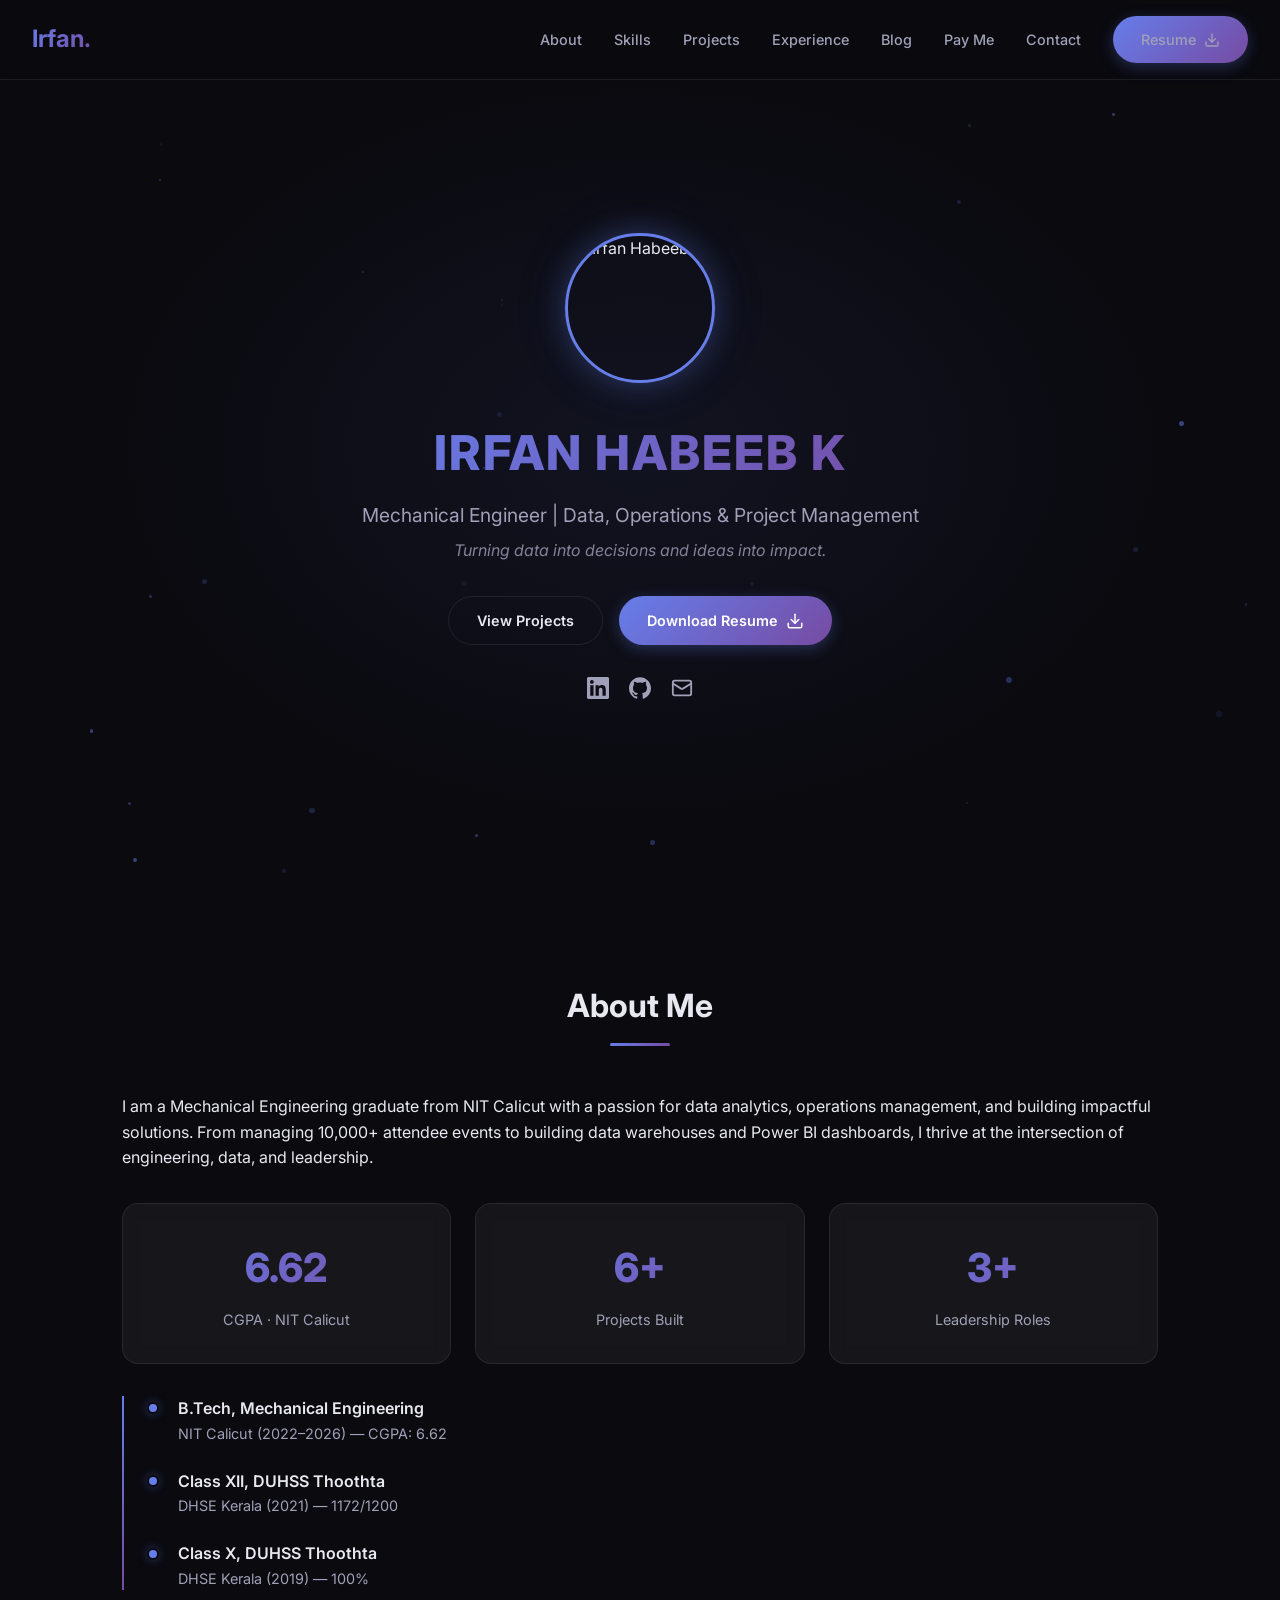
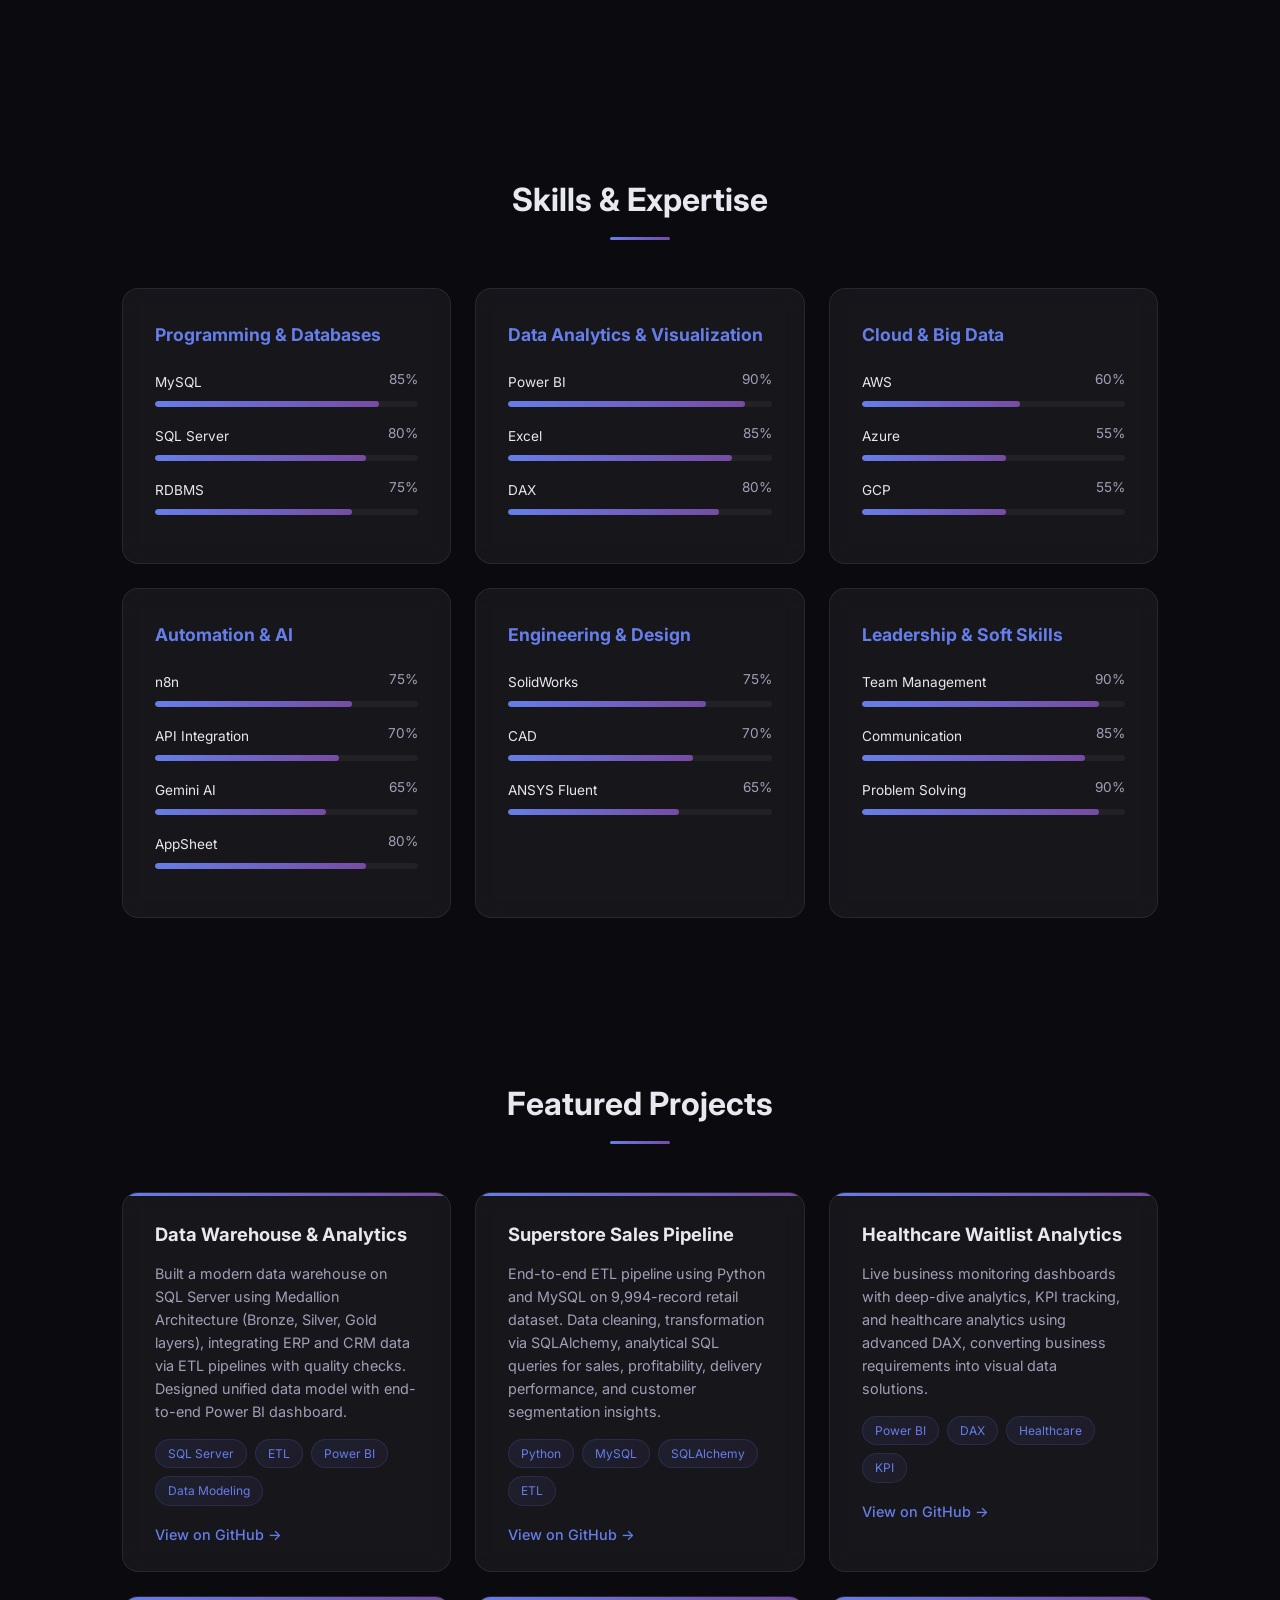
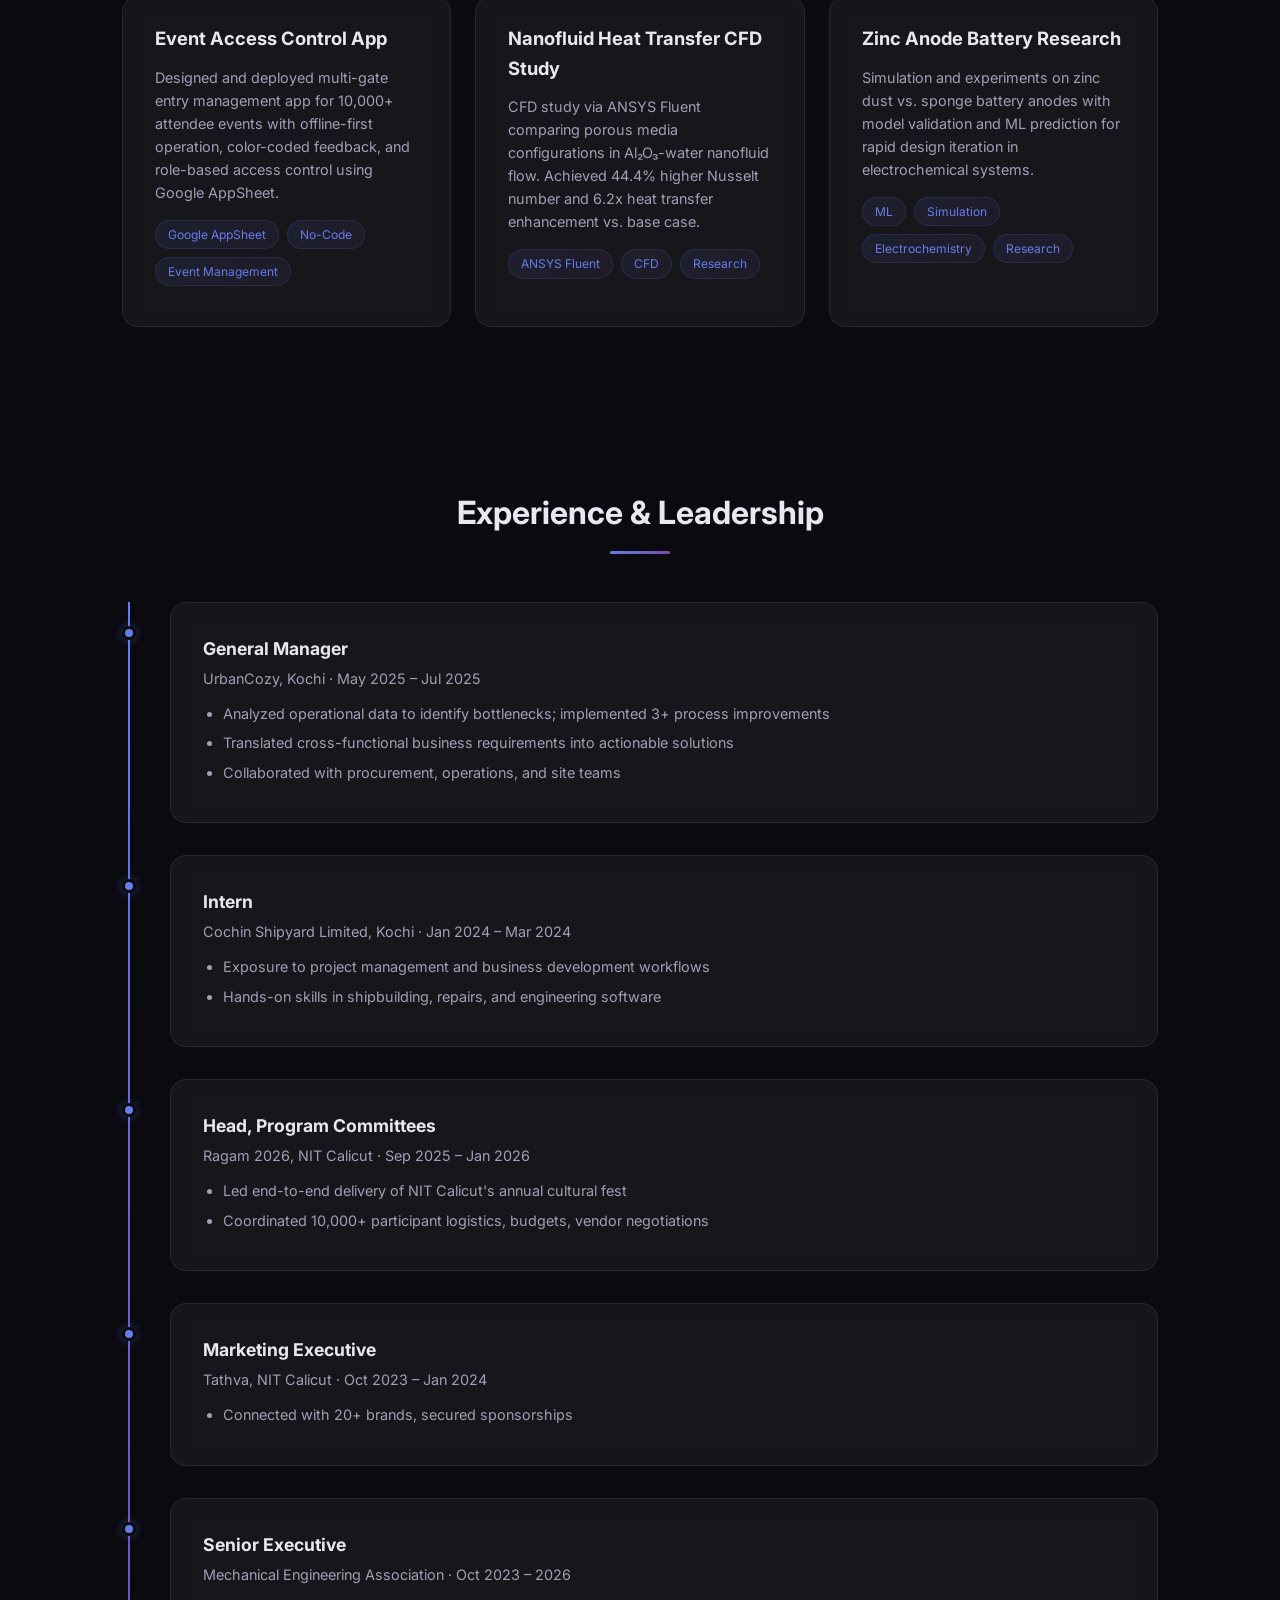
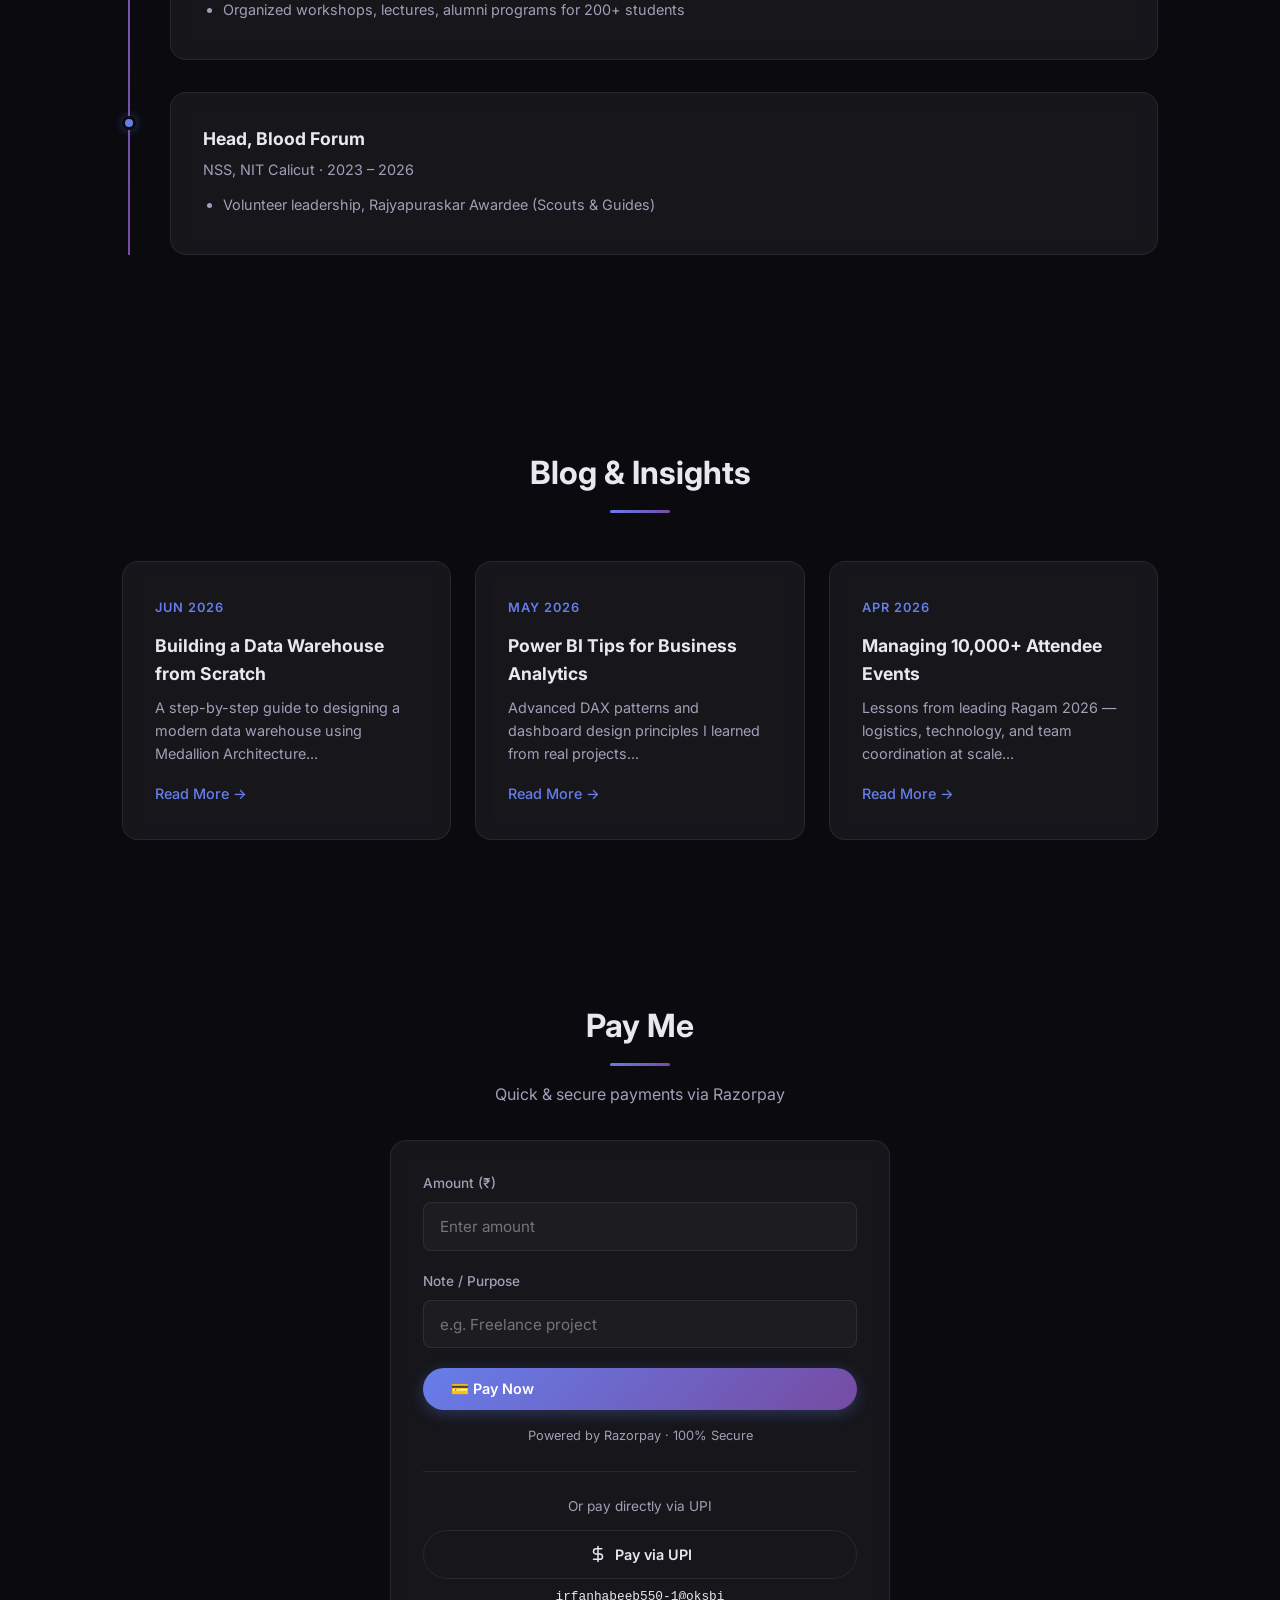
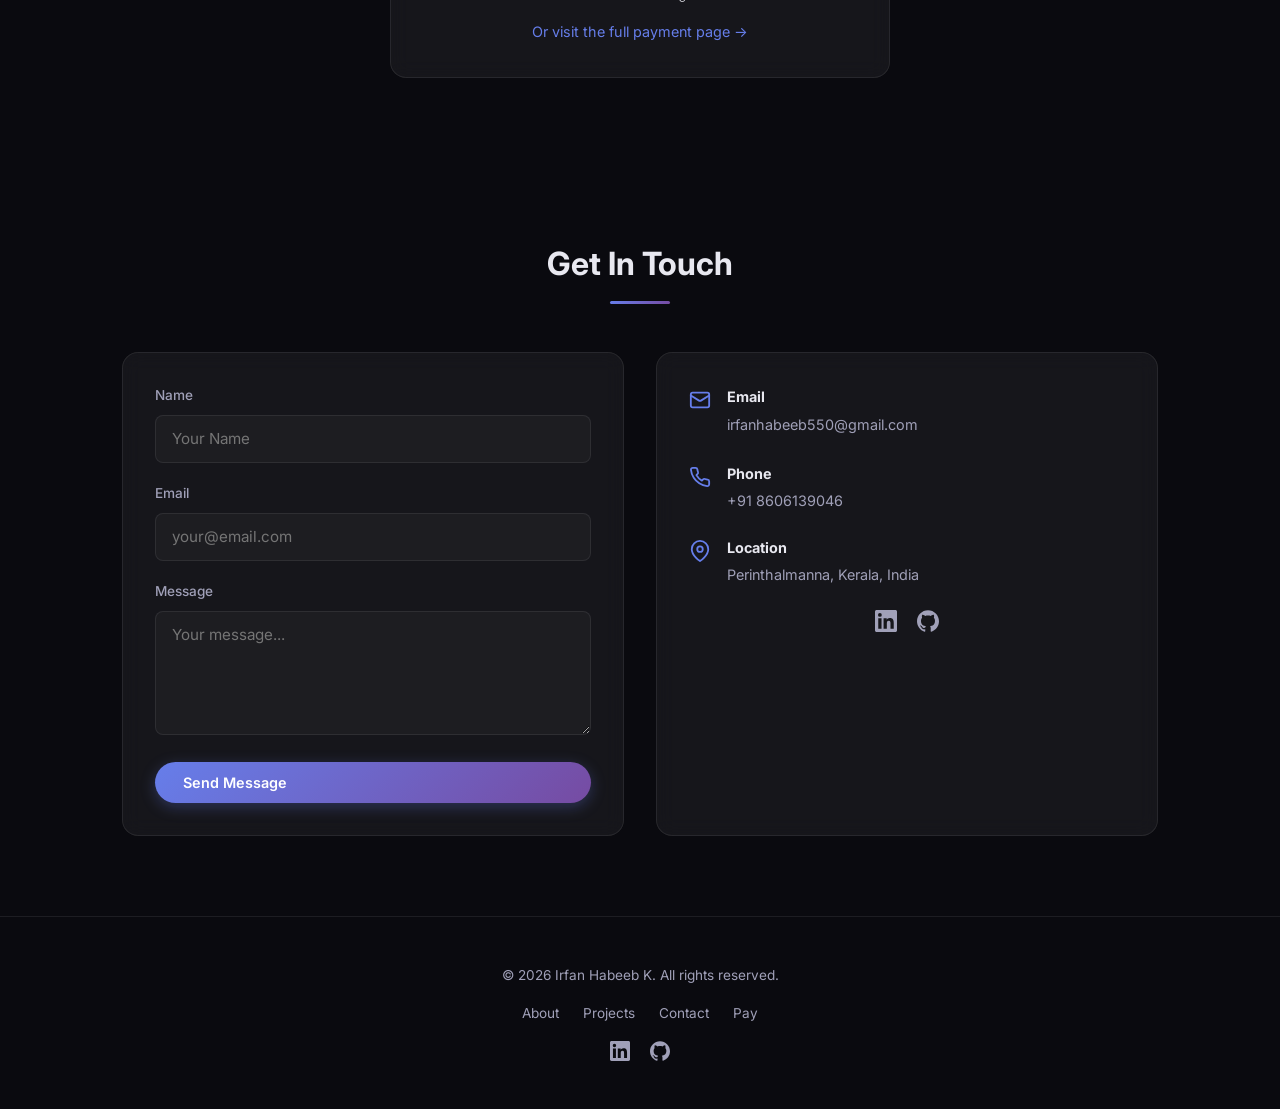
==== commit d1c115c1: "Update: profile photo, Razorpay live key, add UPI direct pay" ====
--- a/index.html
+++ b/index.html
@@ -43,7 +43,7 @@
   <section id="hero" class="hero">
     <div id="particles"></div>
     <div class="hero-content">
-      <img src="https://i.postimg.cc/MGmqptq3/Whats-App-Image-2026-06-09-at-11-01-25-AM.jpg" alt="Irfan Habeeb K" class="hero-photo">
+      <img src="https://imagetourl.cloud/ff85c2sd.png" alt="Irfan Habeeb K" class="hero-photo">
       <h1>IRFAN HABEEB K</h1>
       <p class="subtitle">Mechanical Engineer | Data, Operations &amp; Project Management</p>
       <p class="tagline">Turning data into decisions and ideas into impact.</p>
@@ -437,6 +437,14 @@
       </div>
       <button id="pay-btn" class="btn-primary btn-gradient" style="width: 100%">💳 Pay Now</button>
       <p class="pay-secure">Powered by Razorpay · 100% Secure</p>
+      <div style="margin-top: 1.5rem; padding-top: 1.5rem; border-top: 1px solid var(--glass-border); text-align: center;">
+        <p style="color: var(--text-secondary); font-size: 0.85rem; margin-bottom: 0.75rem;">Or pay directly via UPI</p>
+        <a href="upi://pay?pa=irfanhabeeb550-1@oksbi&pn=Irfan%20Habeeb%20K&cu=INR" class="btn-secondary" style="width: 100%; justify-content: center;">
+          <svg xmlns="http://www.w3.org/2000/svg" width="18" height="18" viewBox="0 0 24 24" fill="none" stroke="currentColor" stroke-width="2" stroke-linecap="round" stroke-linejoin="round"><path d="M12 2v20M17 5H9.5a3.5 3.5 0 0 0 0 7h5a3.5 3.5 0 0 1 0 7H6"/></svg>
+          Pay via UPI
+        </a>
+        <p style="color: var(--text-muted); font-size: 0.8rem; margin-top: 0.5rem; font-family: monospace;">irfanhabeeb550-1@oksbi</p>
+      </div>
       <p style="text-align: center; margin-top: 0.75rem;">
         <a href="pay.html" style="color: var(--accent-1); font-size: 0.9rem;">Or visit the full payment page →</a>
       </p>
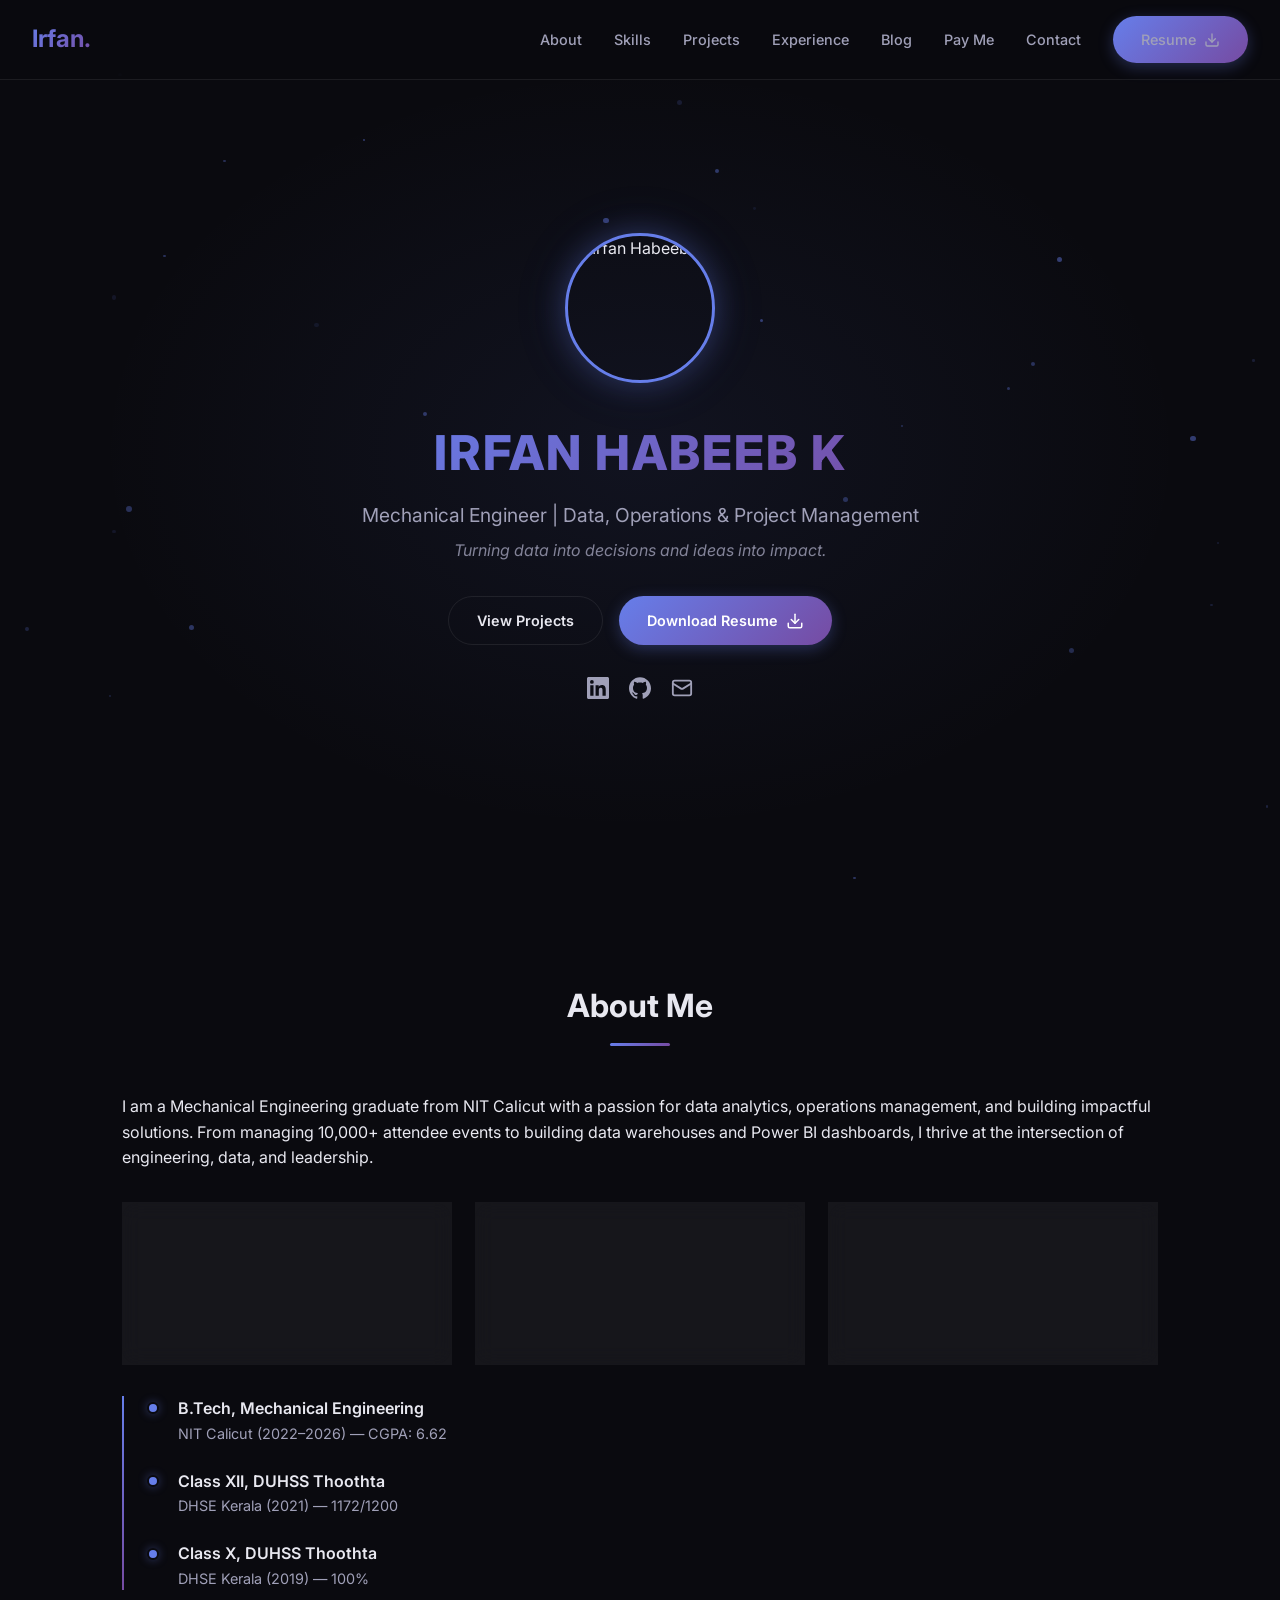
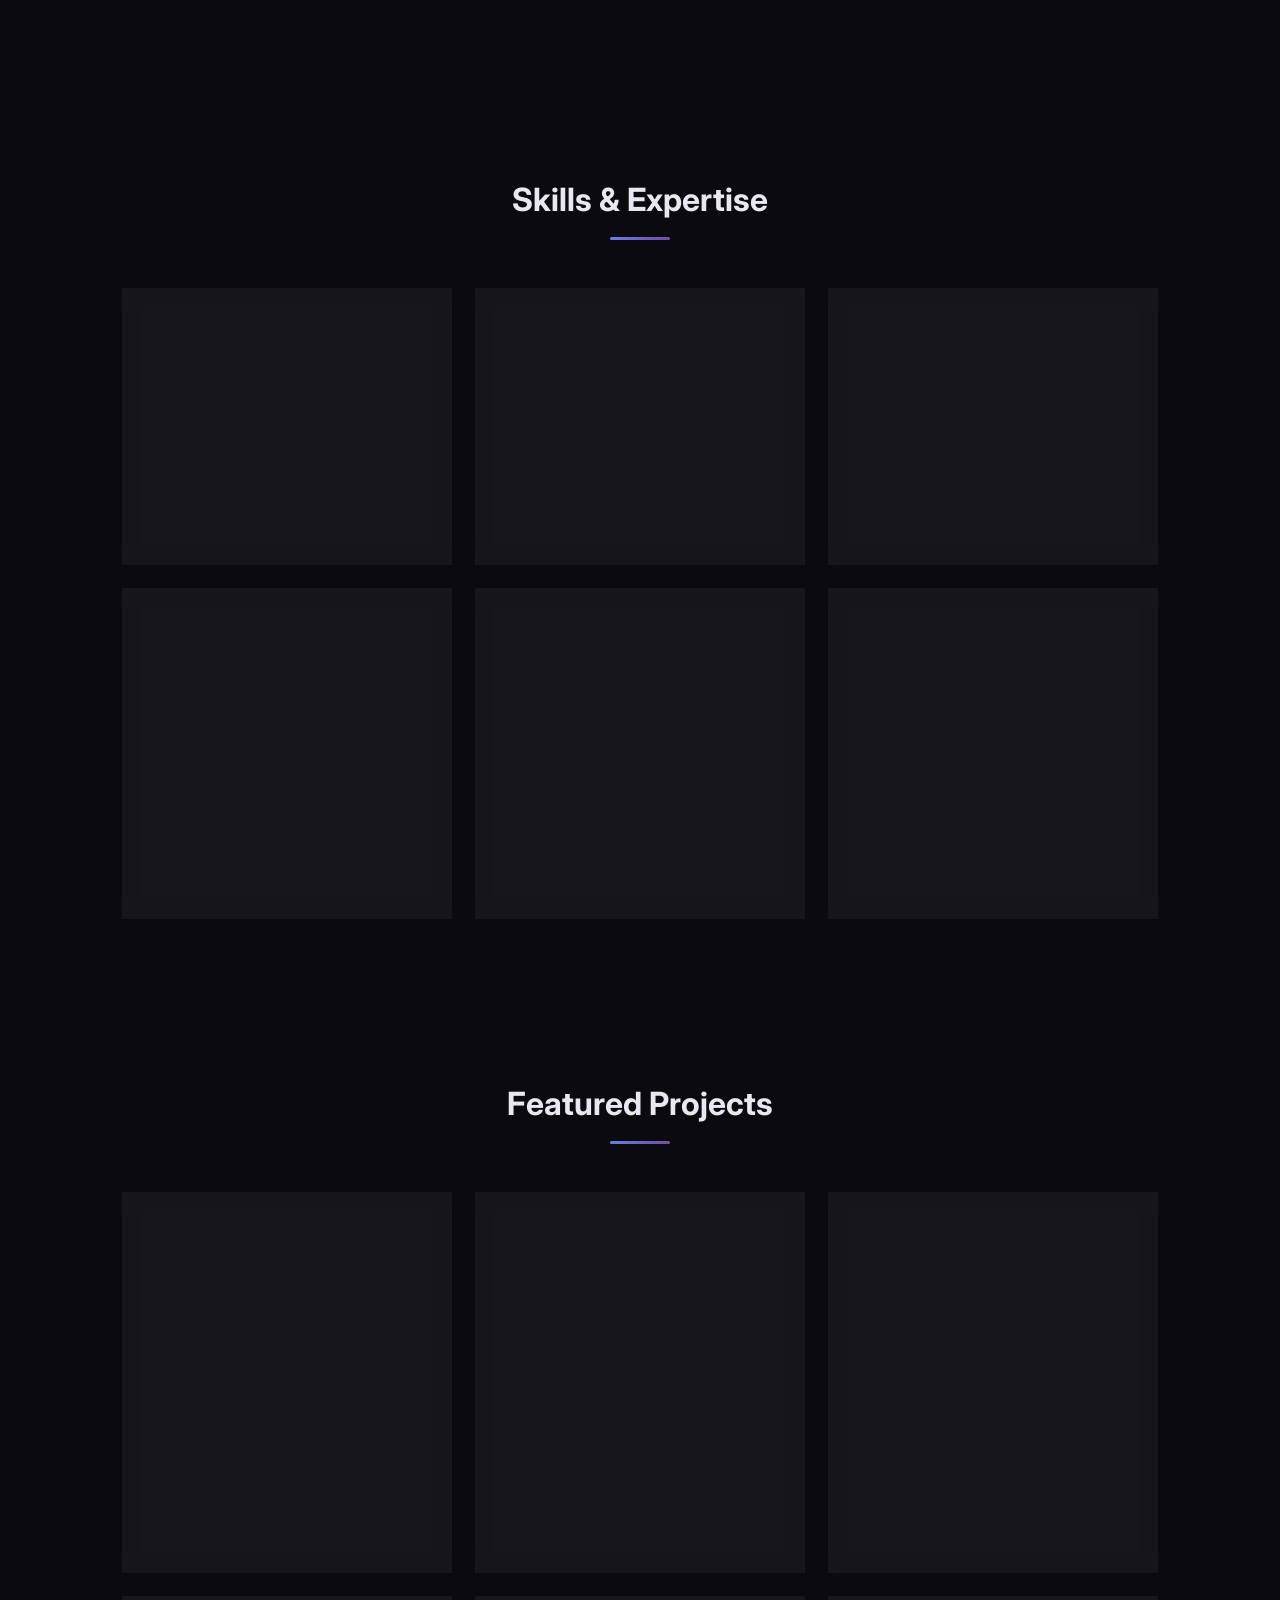
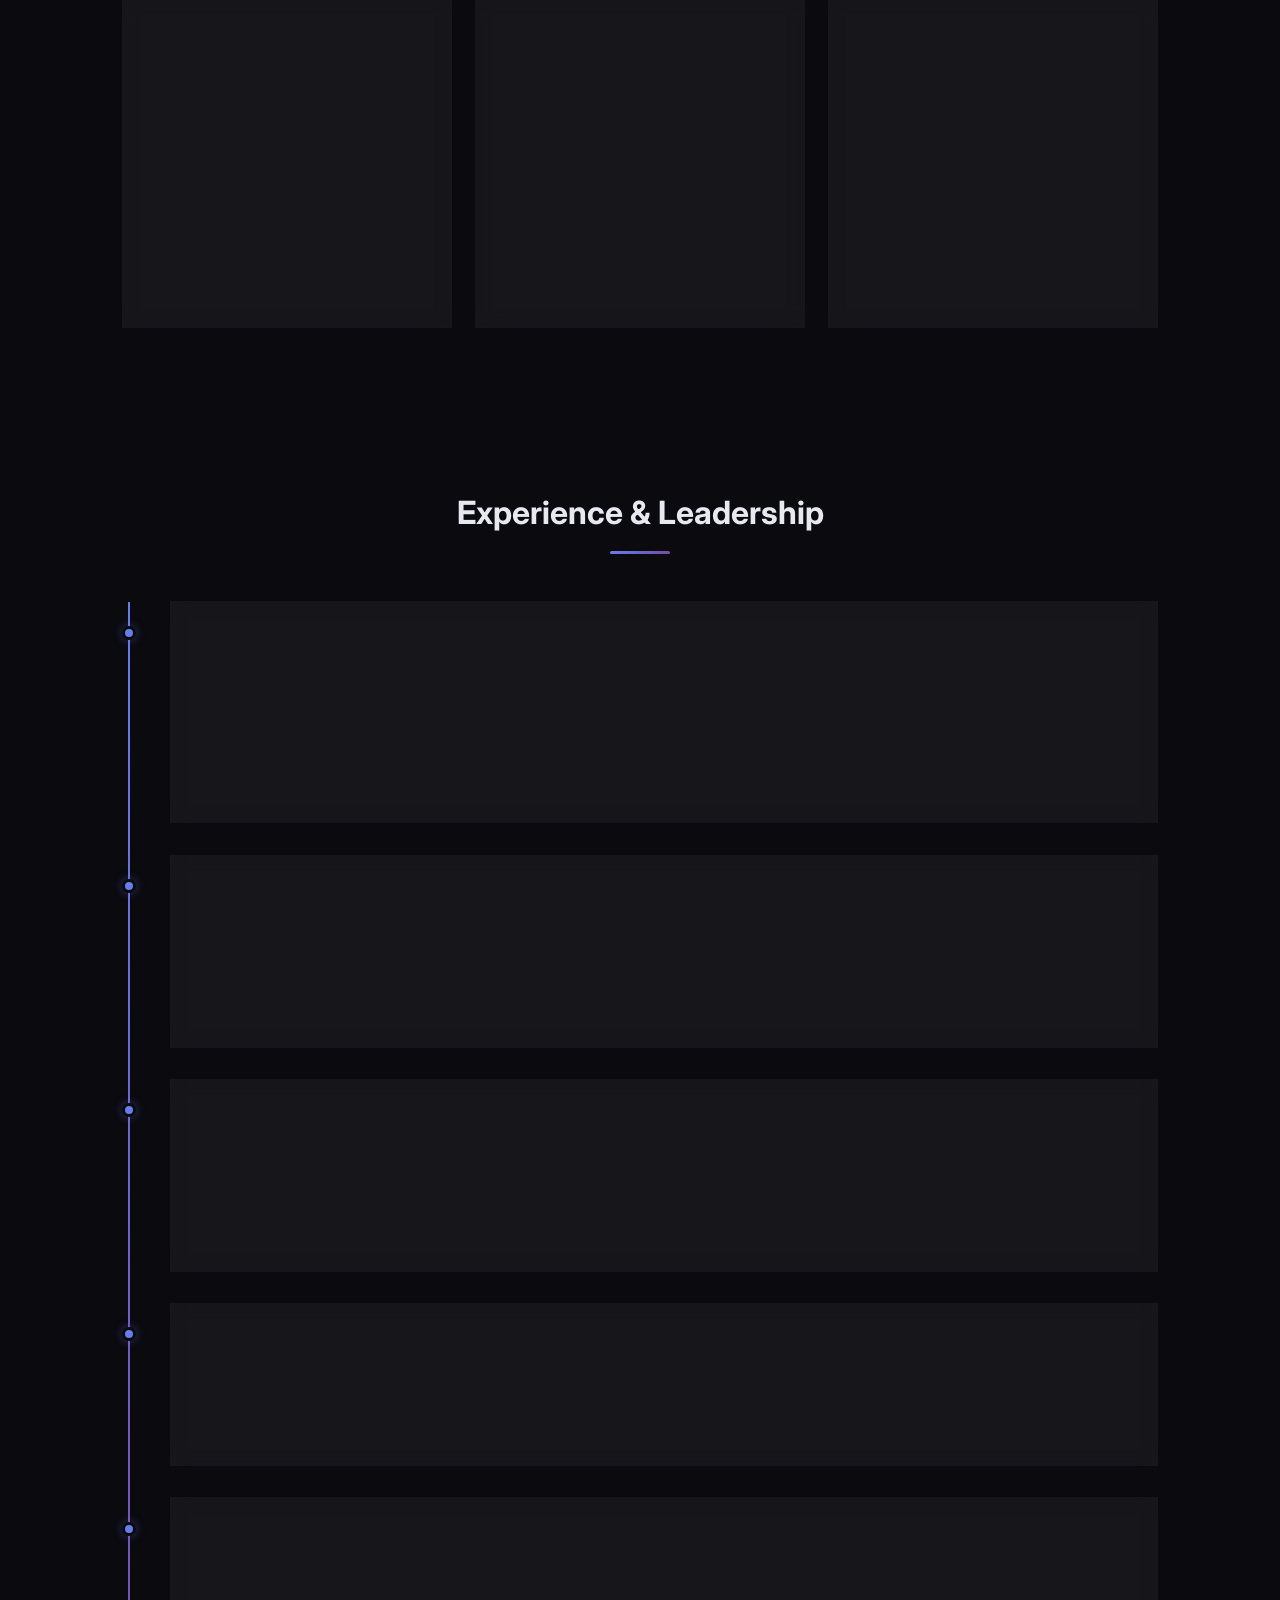
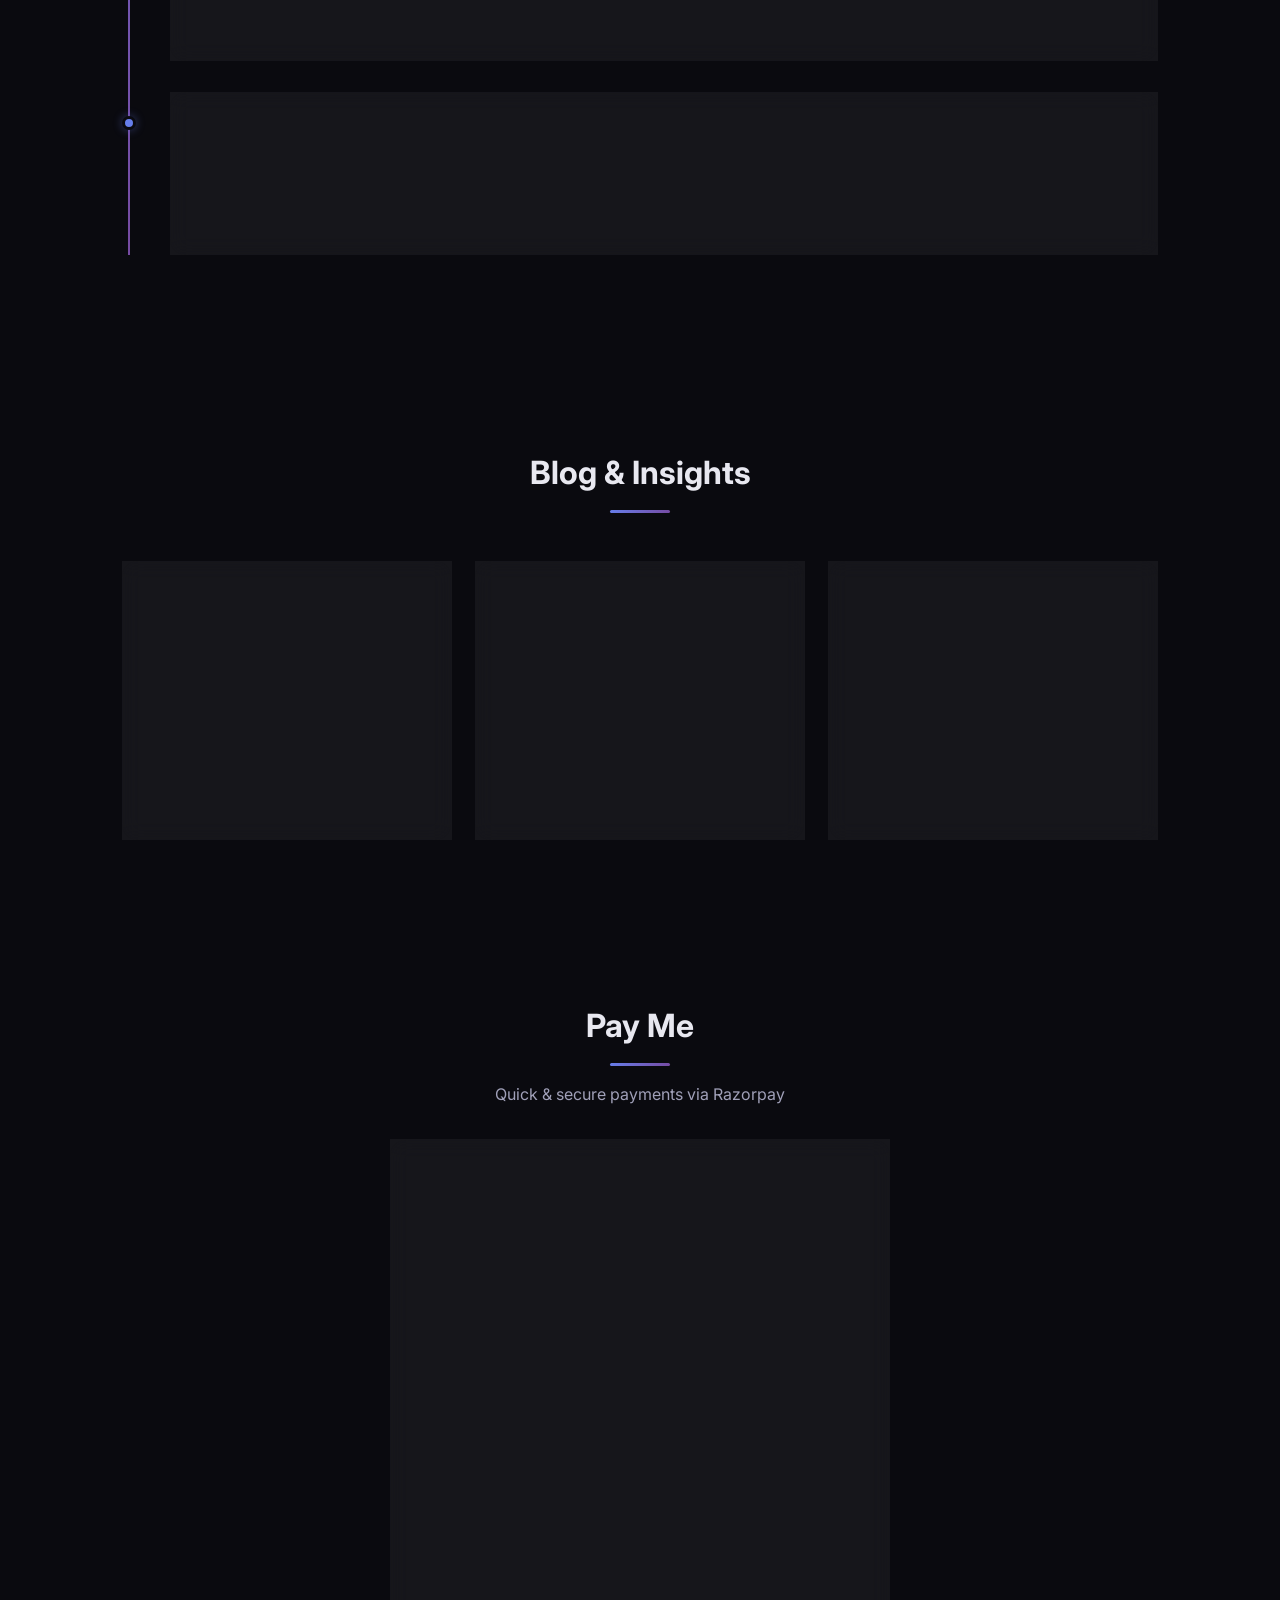
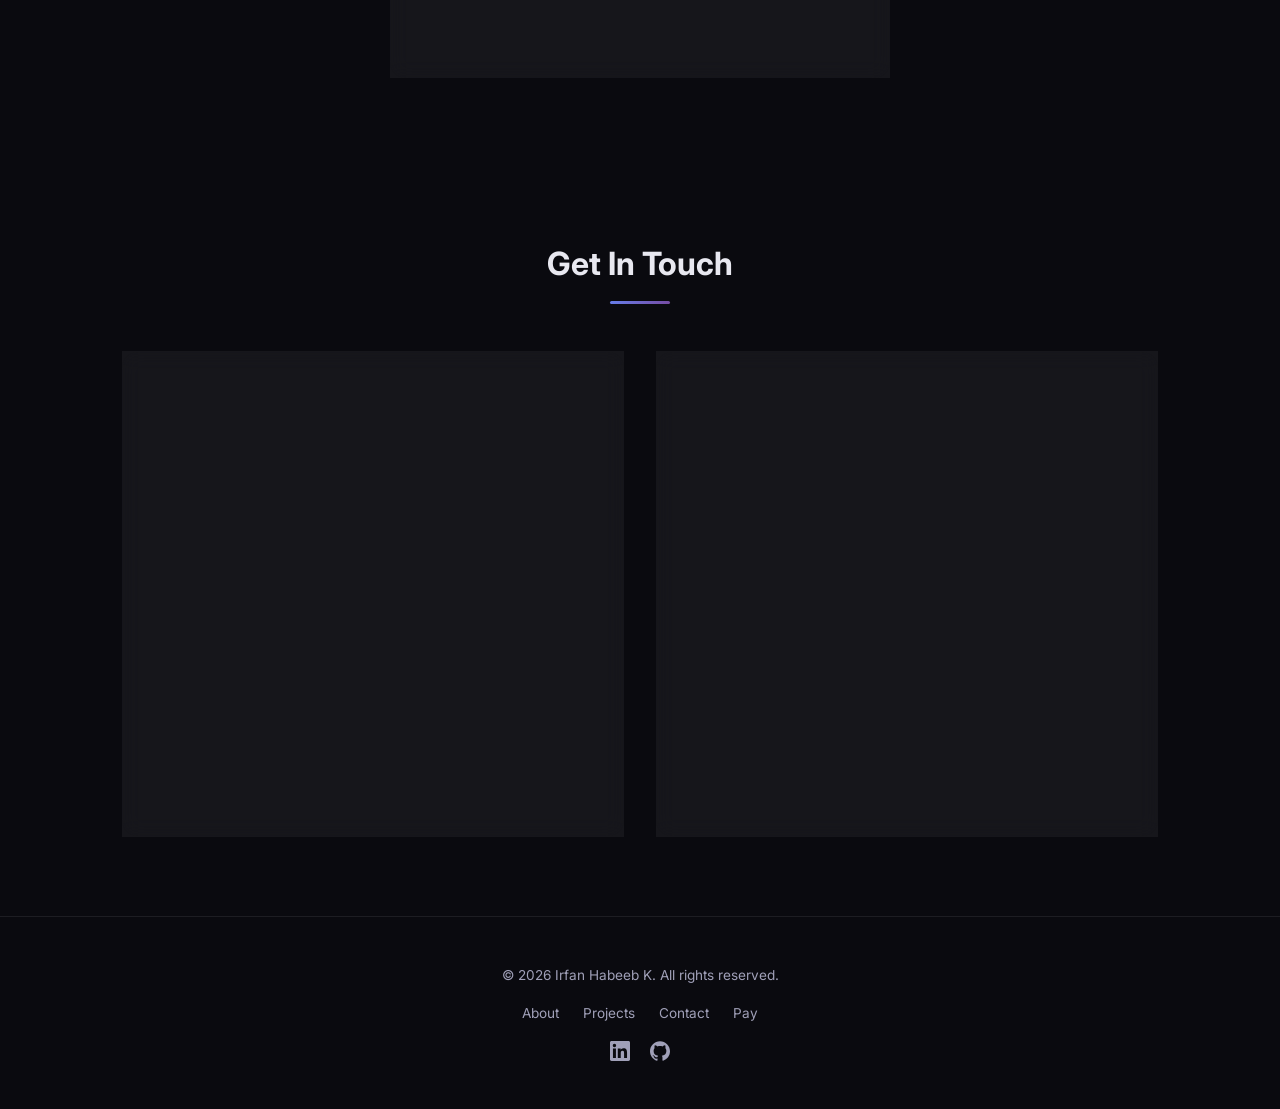
==== commit c8a312e2: "Fix: revert to working postimg.cc photo (imagetourl.cloud blocks hotlinking)" ====
--- a/index.html
+++ b/index.html
@@ -43,7 +43,7 @@
   <section id="hero" class="hero">
     <div id="particles"></div>
     <div class="hero-content">
-      <img src="https://imagetourl.cloud/ff85c2sd.png" alt="Irfan Habeeb K" class="hero-photo">
+      <img src="https://i.postimg.cc/MGmqptq3/Whats-App-Image-2026-06-09-at-11-01-25-AM.jpg" alt="Irfan Habeeb K" class="hero-photo">
       <h1>IRFAN HABEEB K</h1>
       <p class="subtitle">Mechanical Engineer | Data, Operations &amp; Project Management</p>
       <p class="tagline">Turning data into decisions and ideas into impact.</p>
